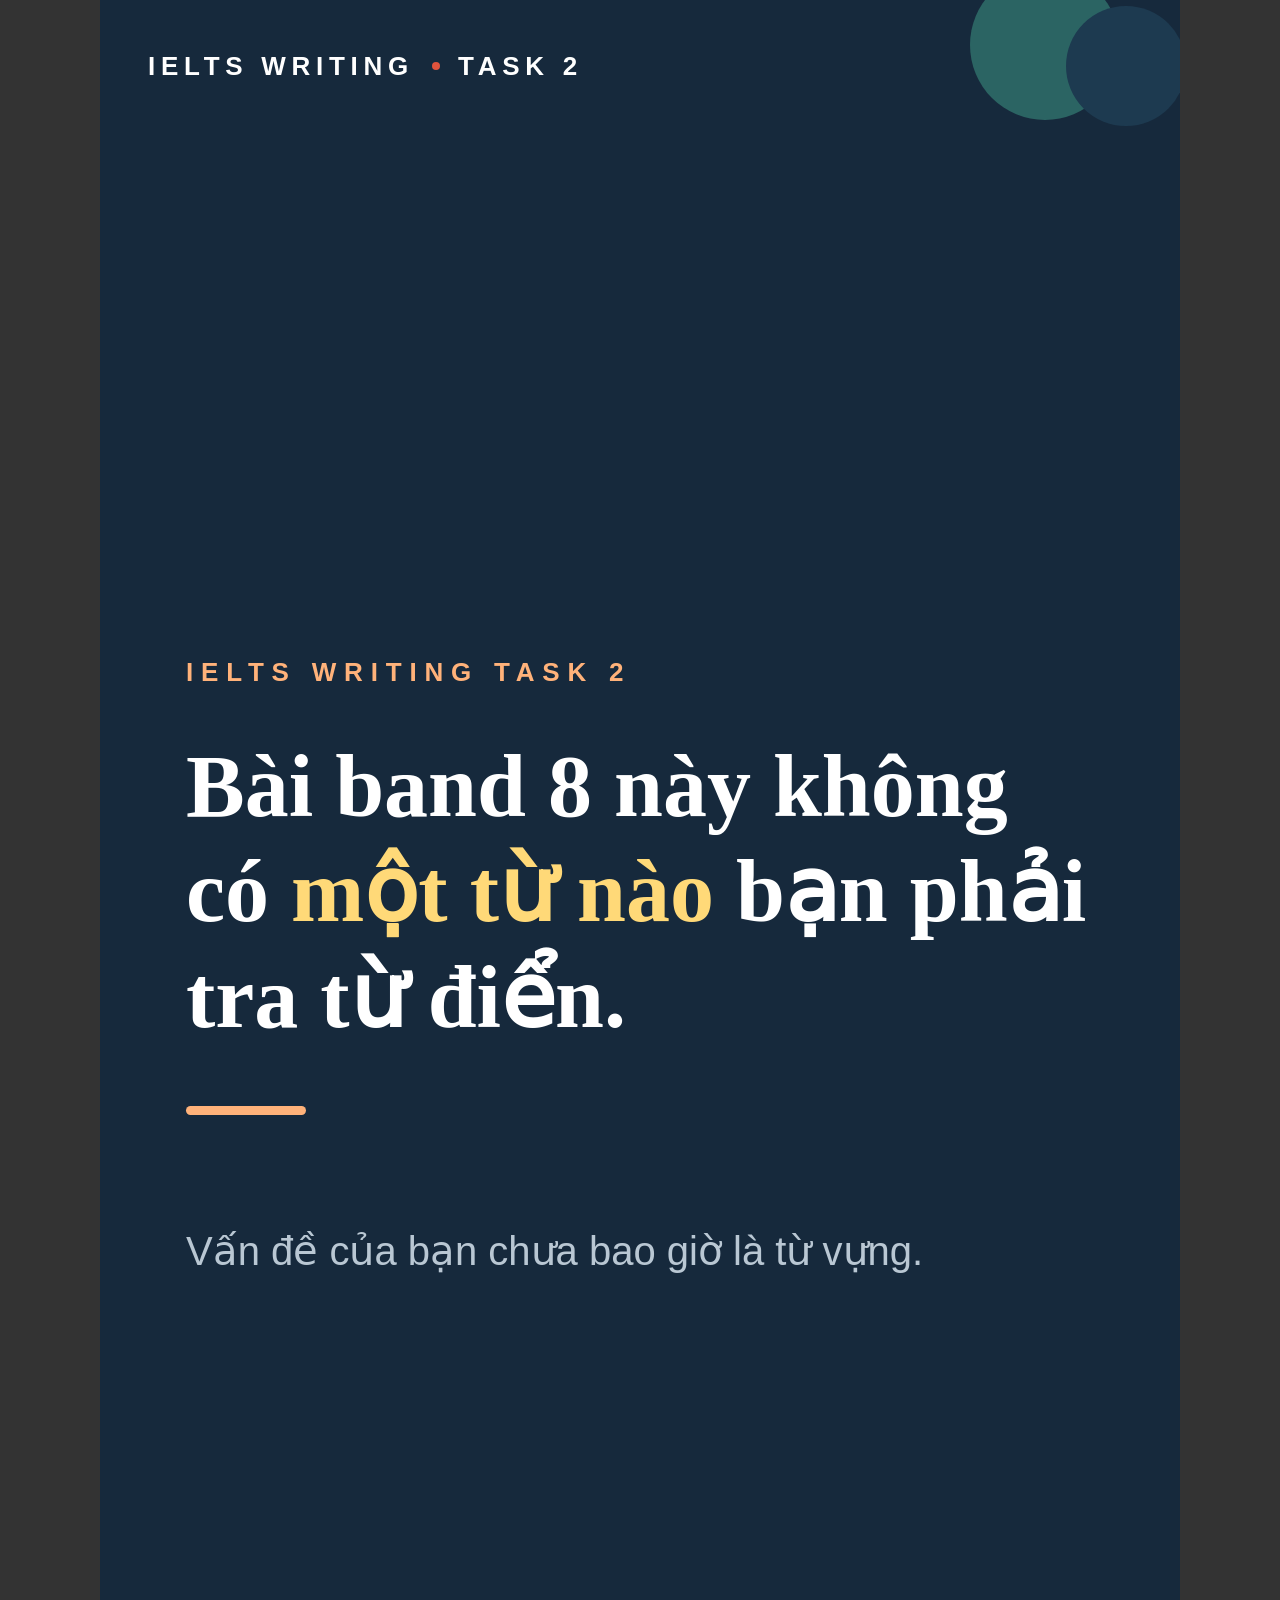
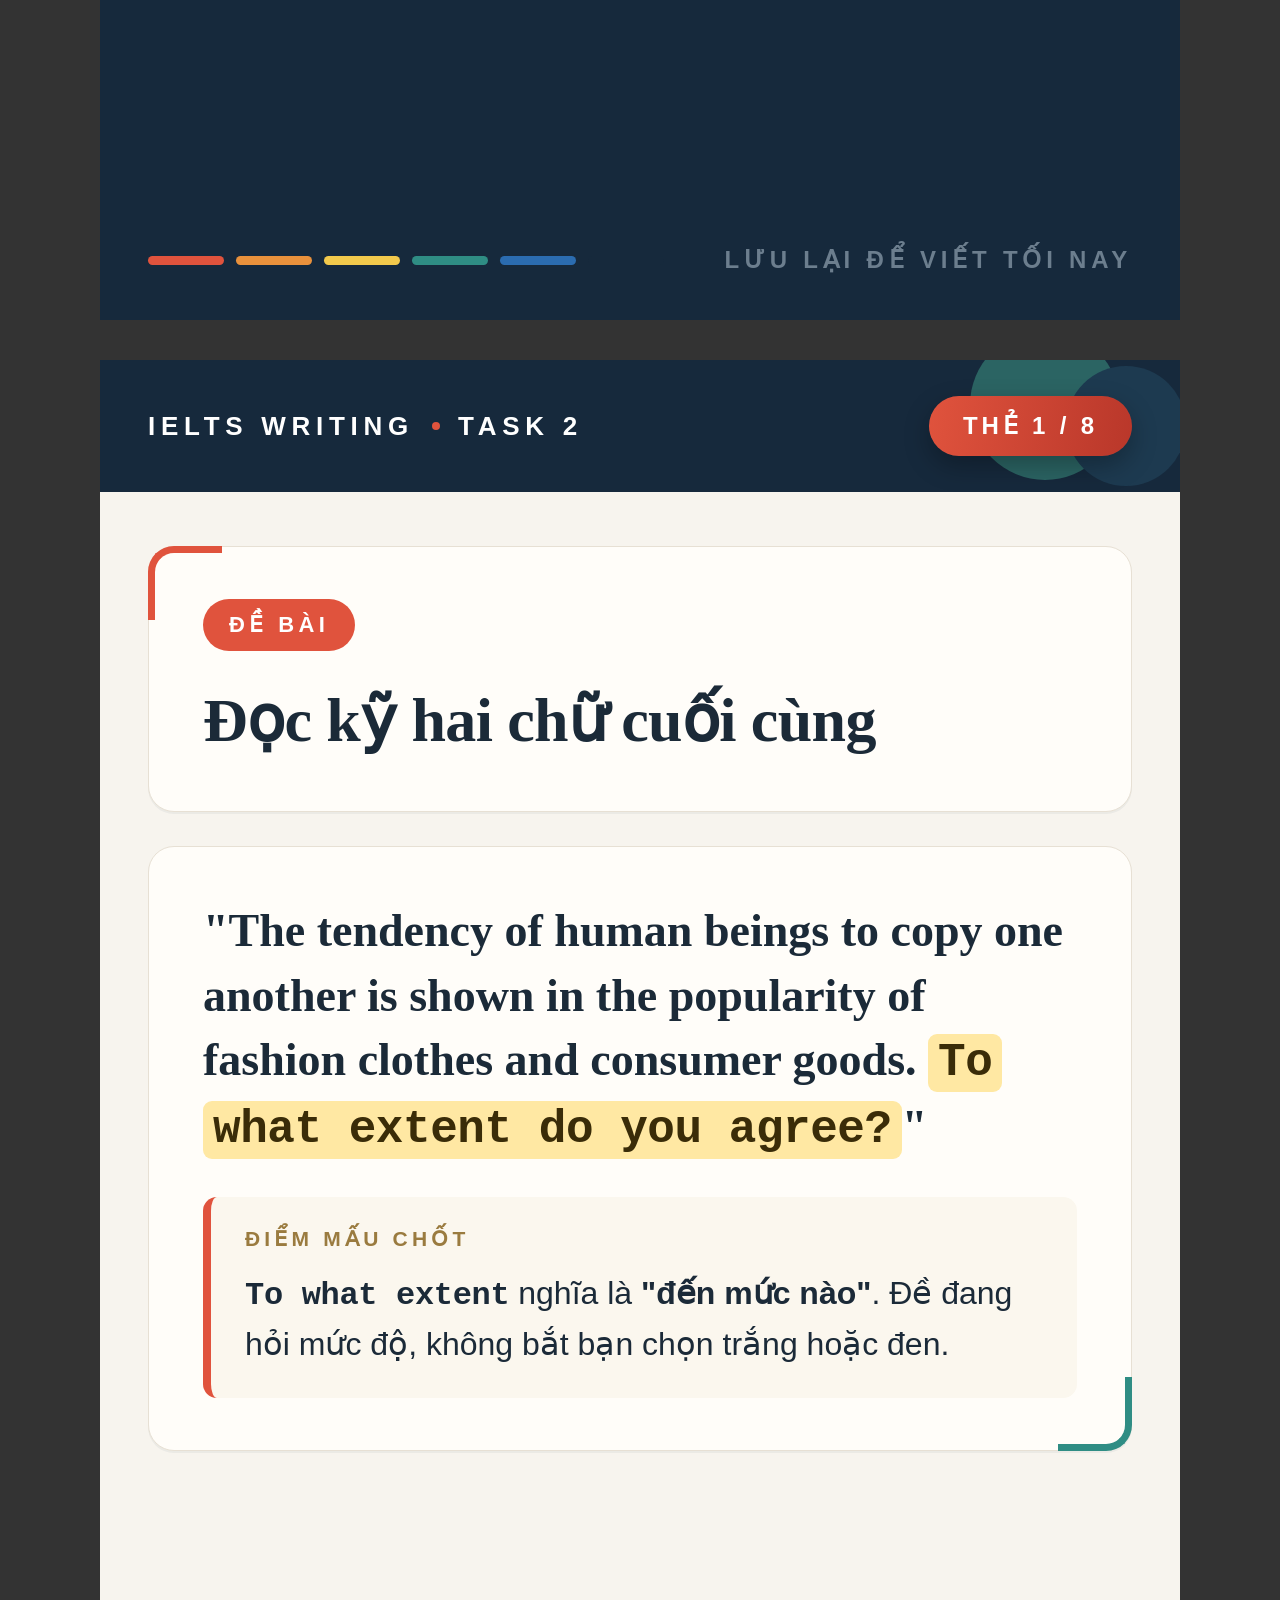
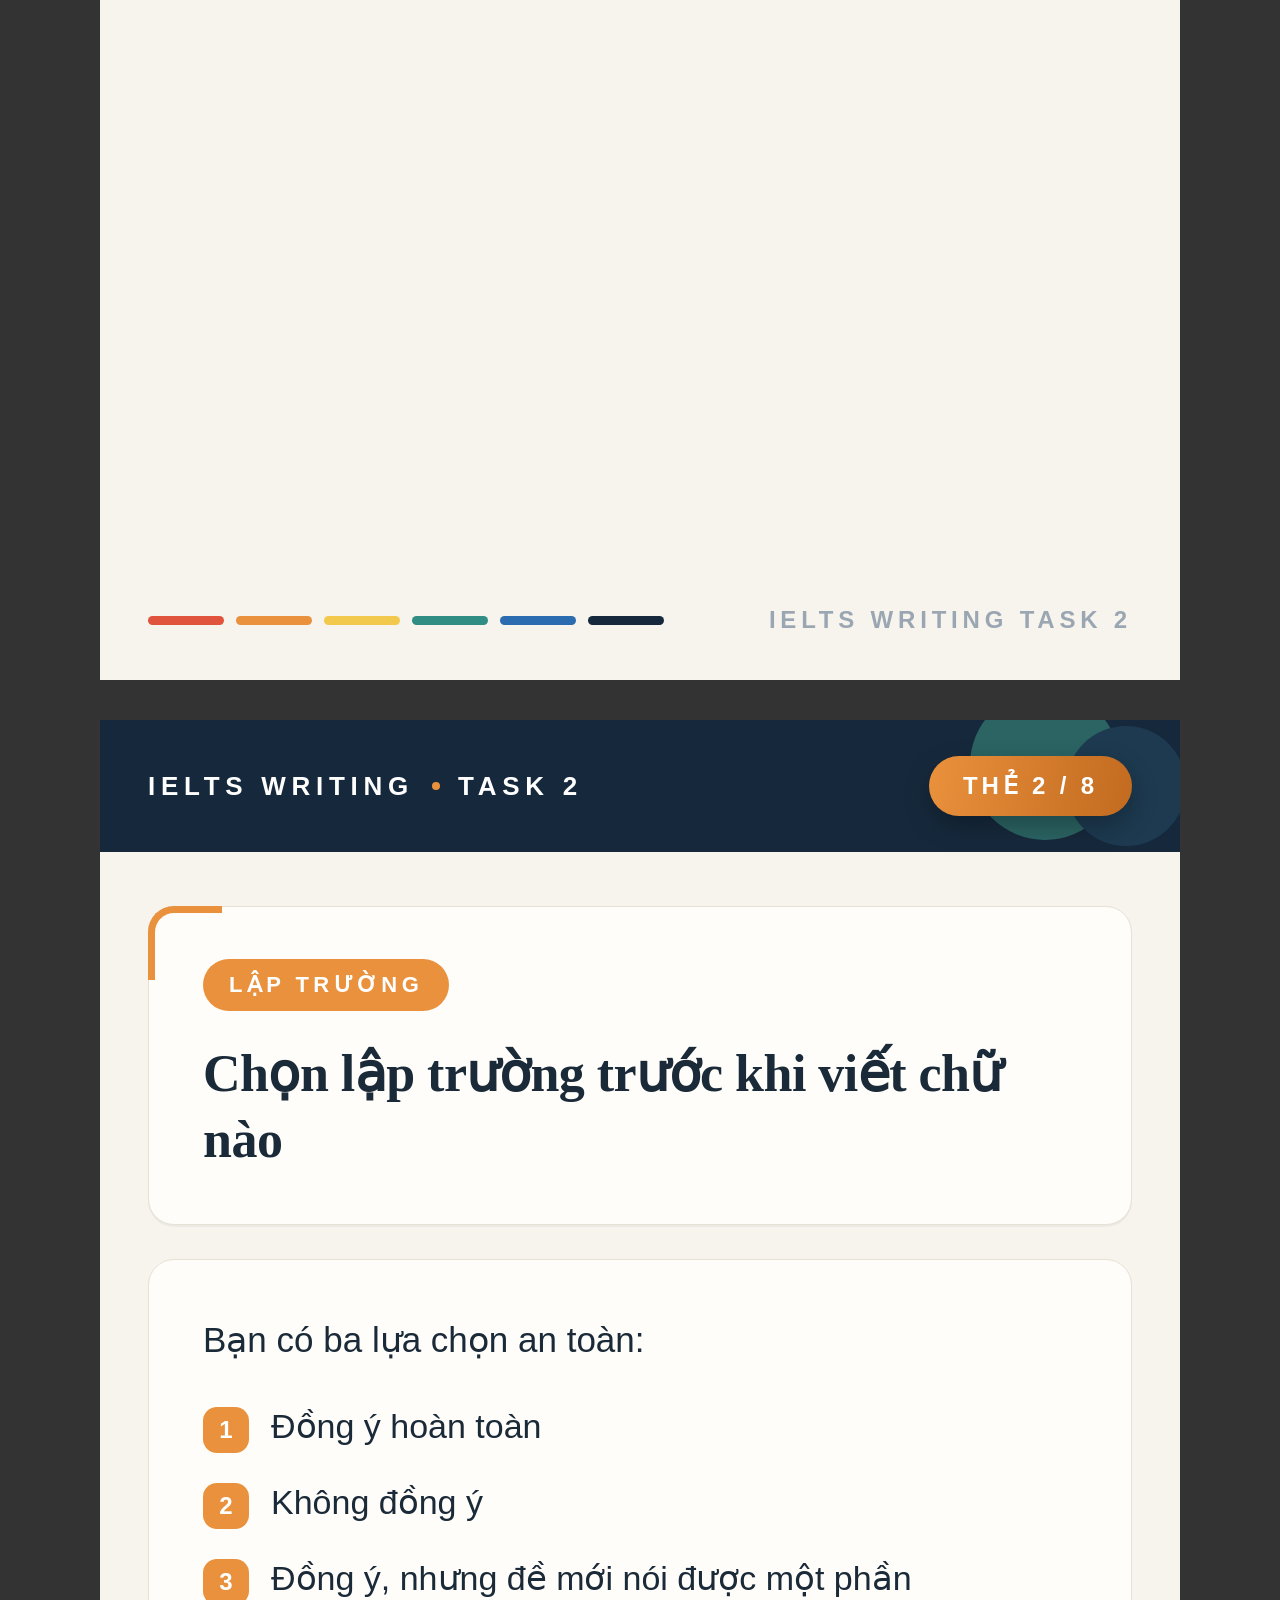
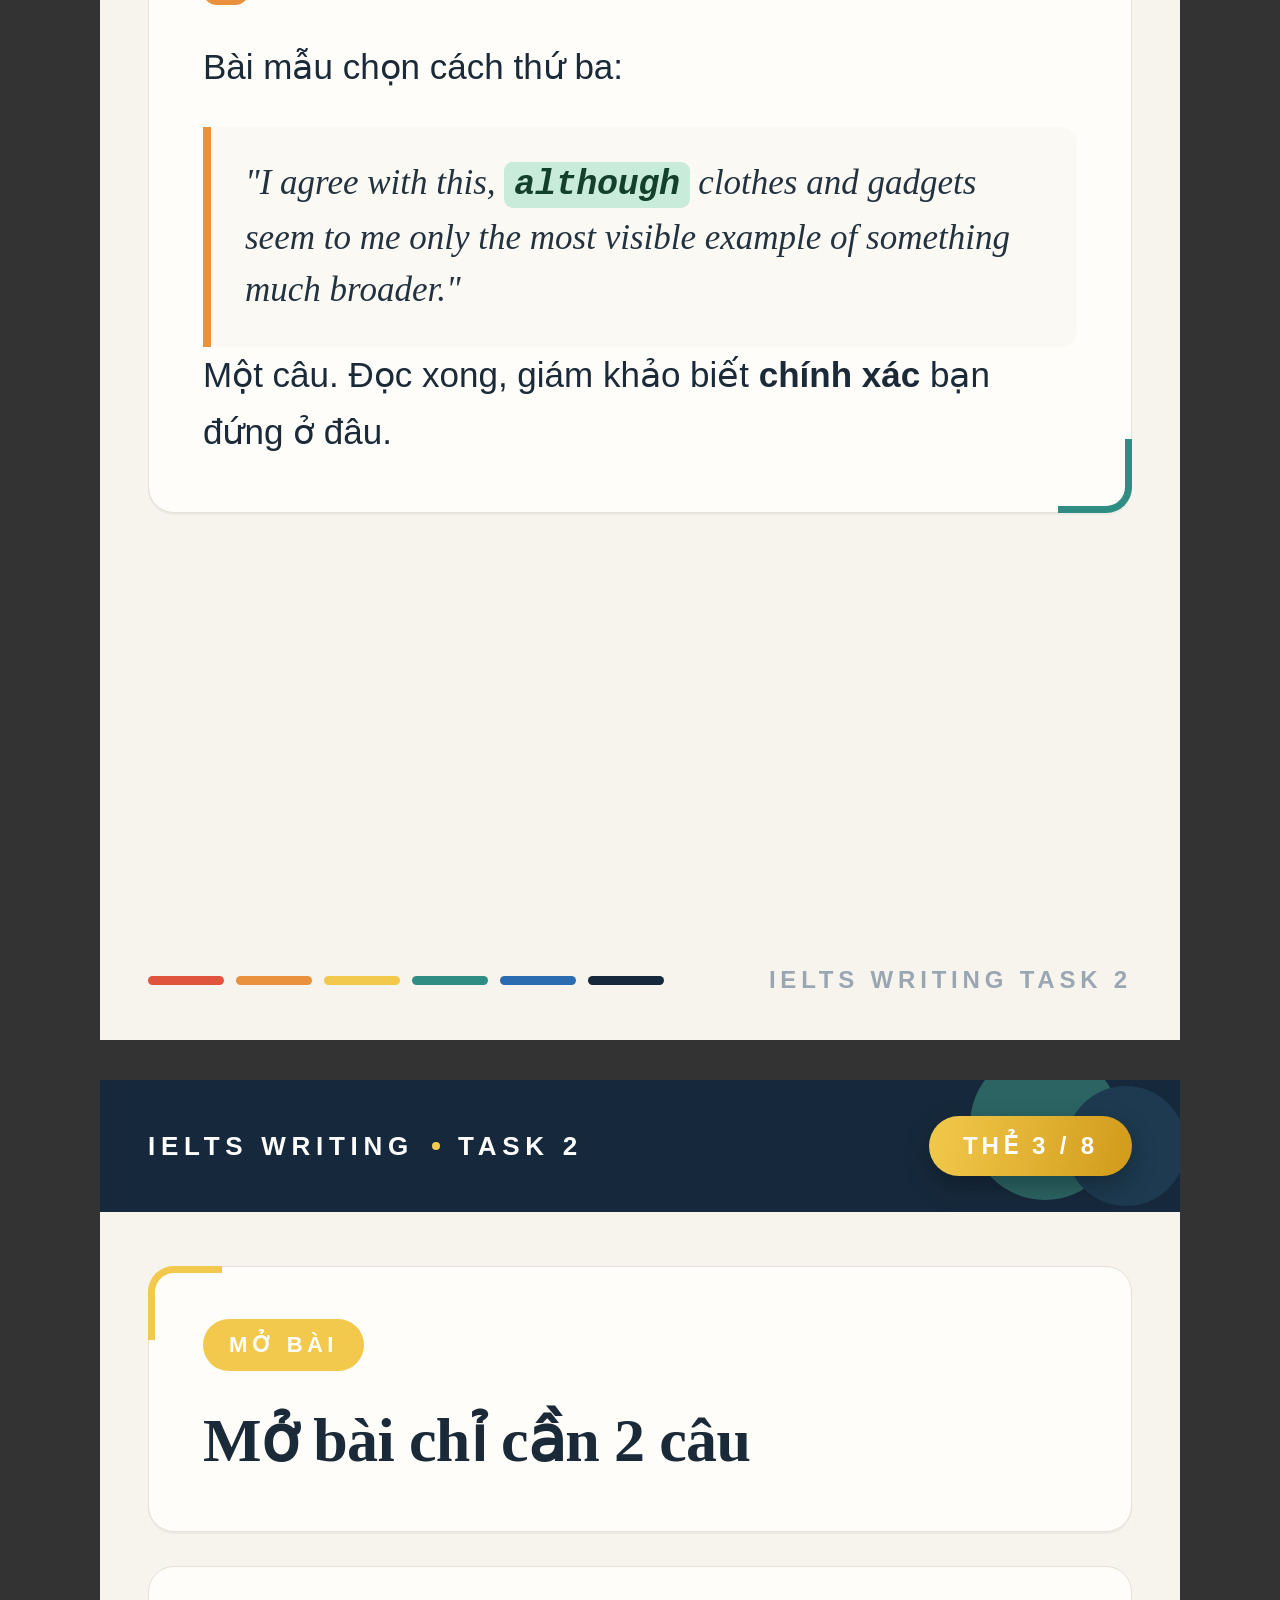
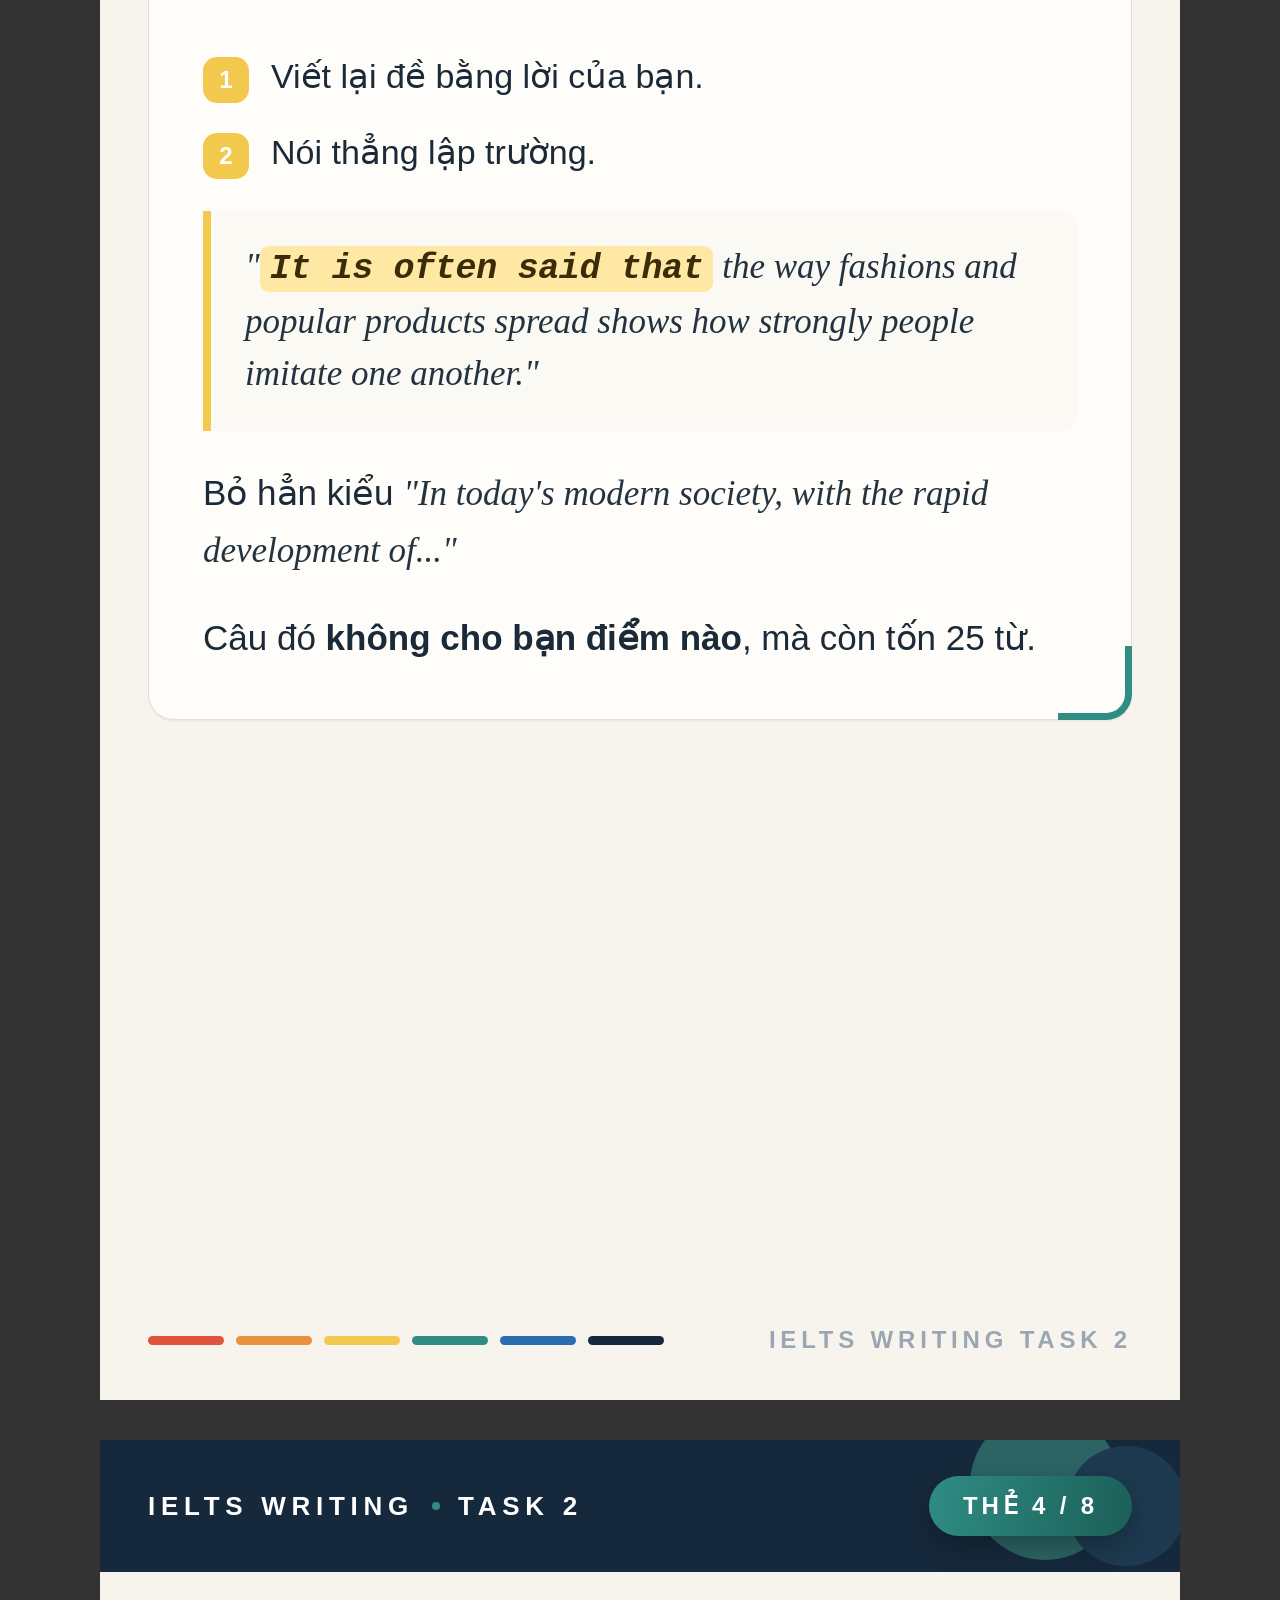
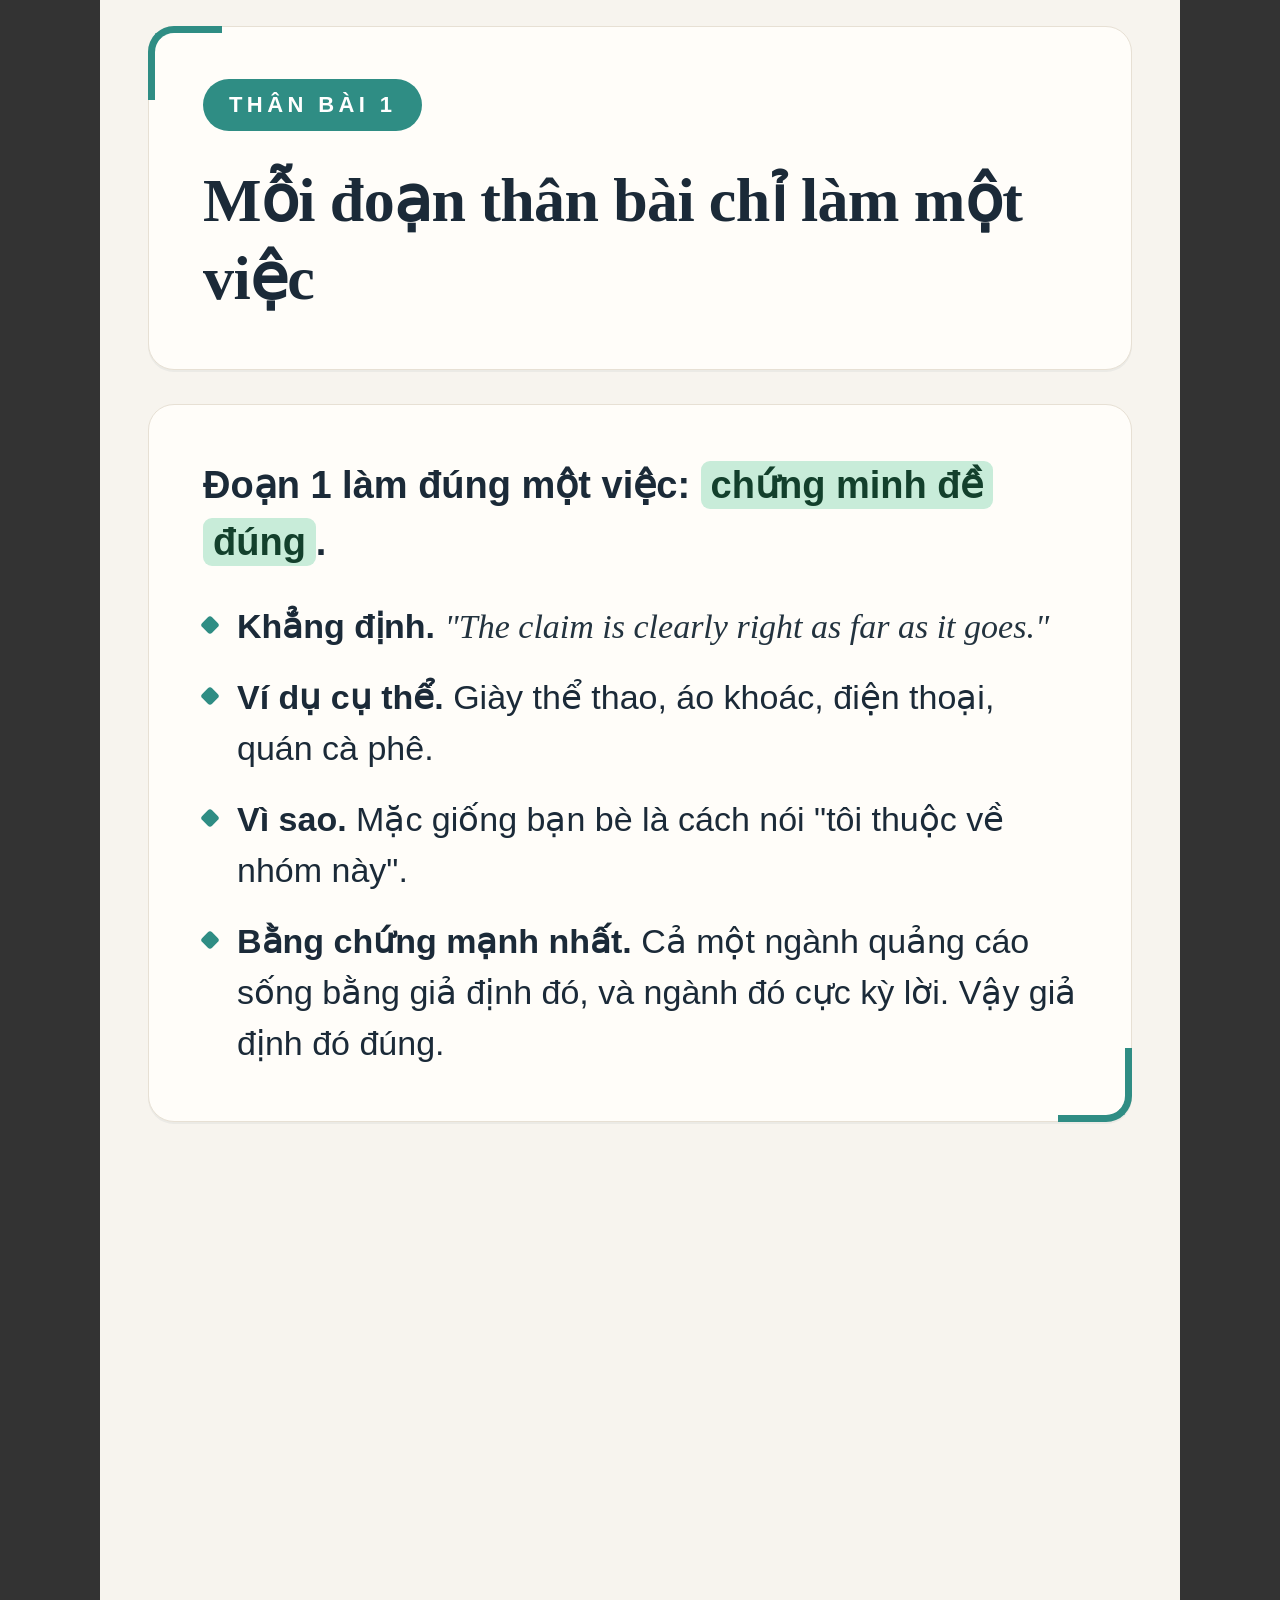
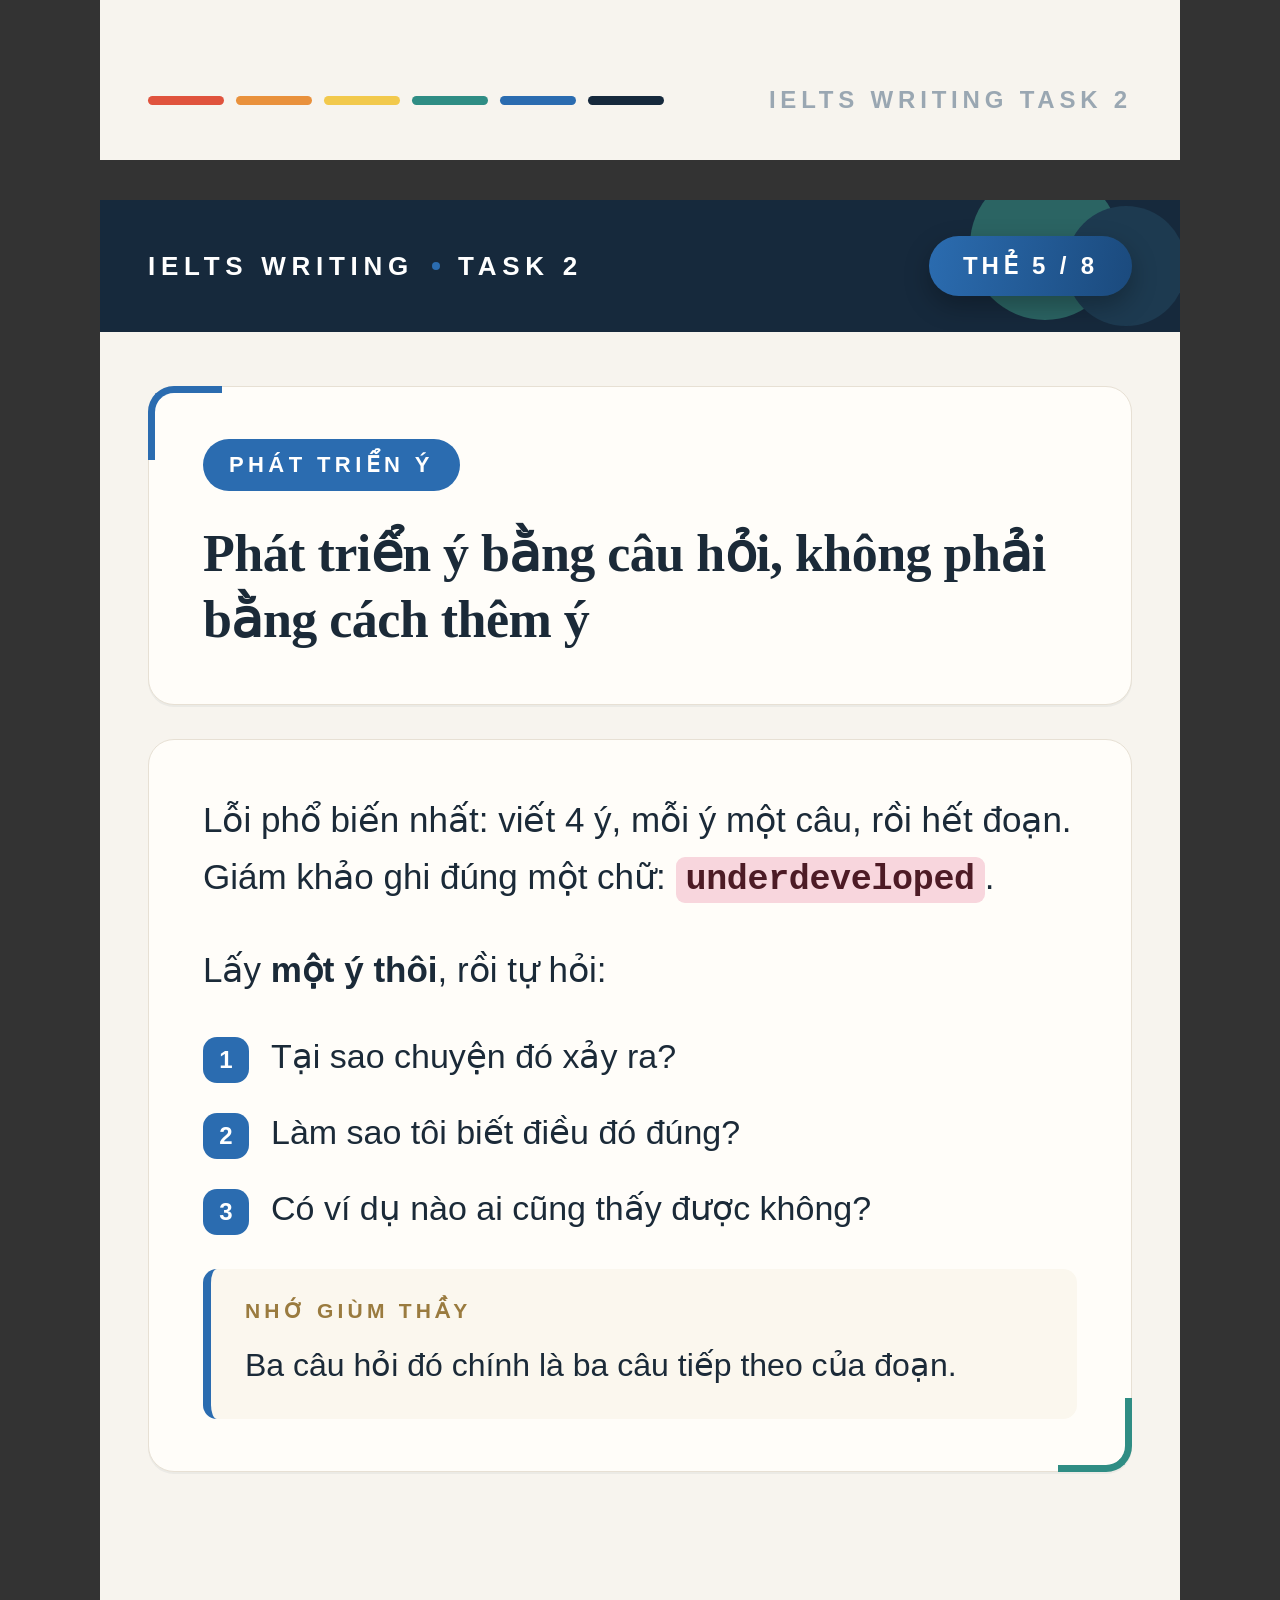
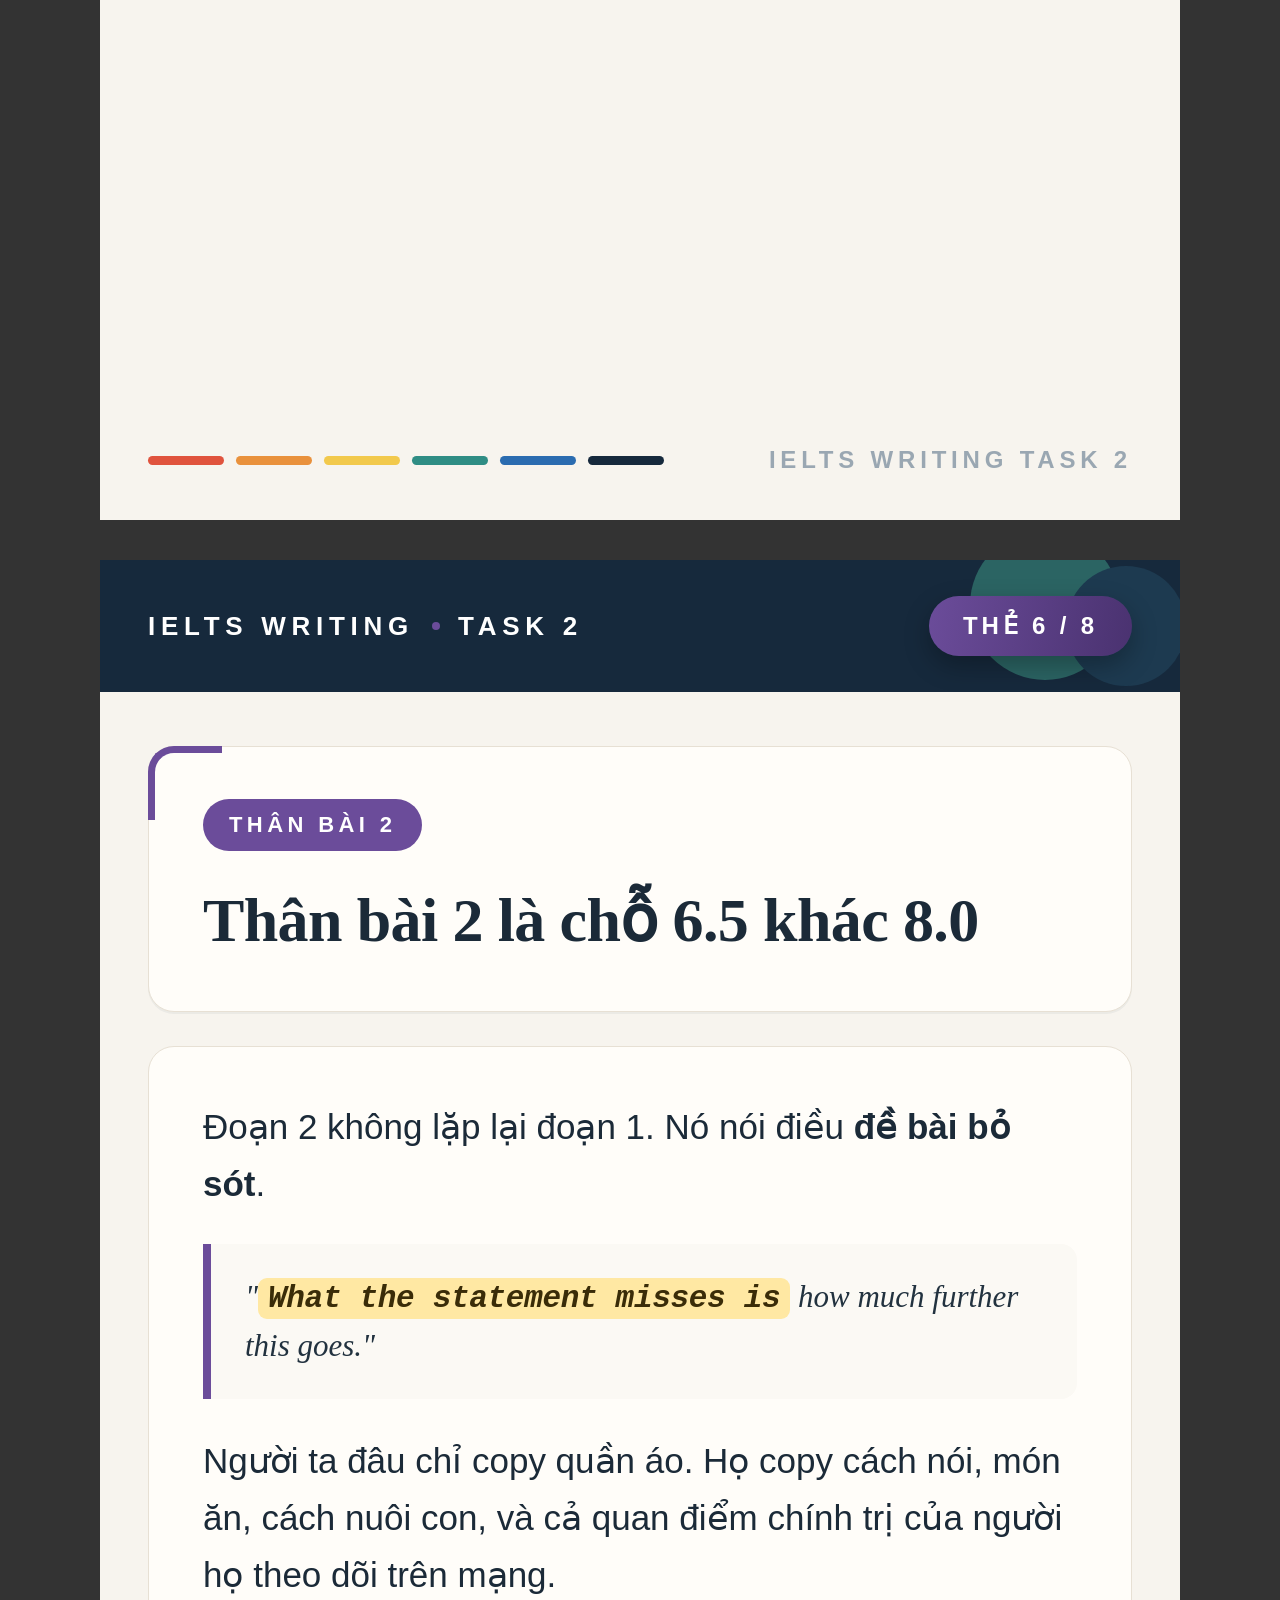
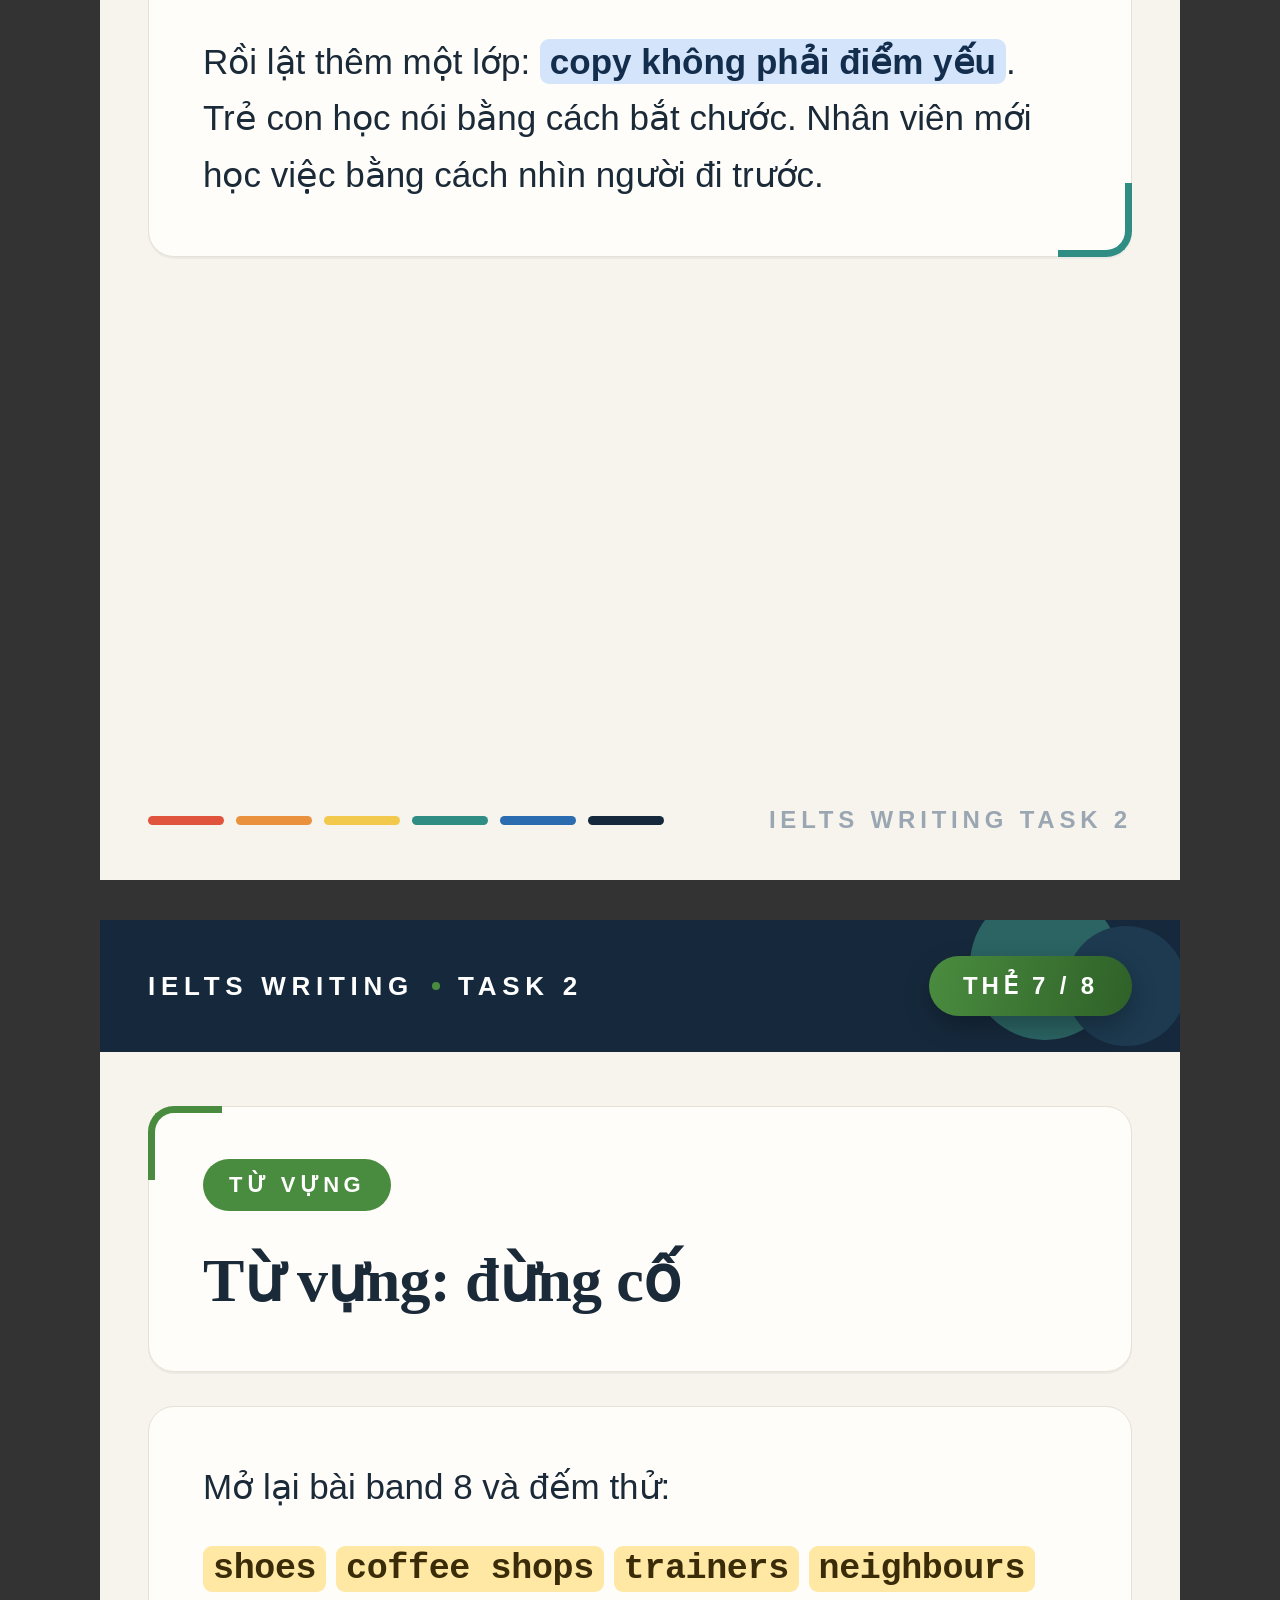
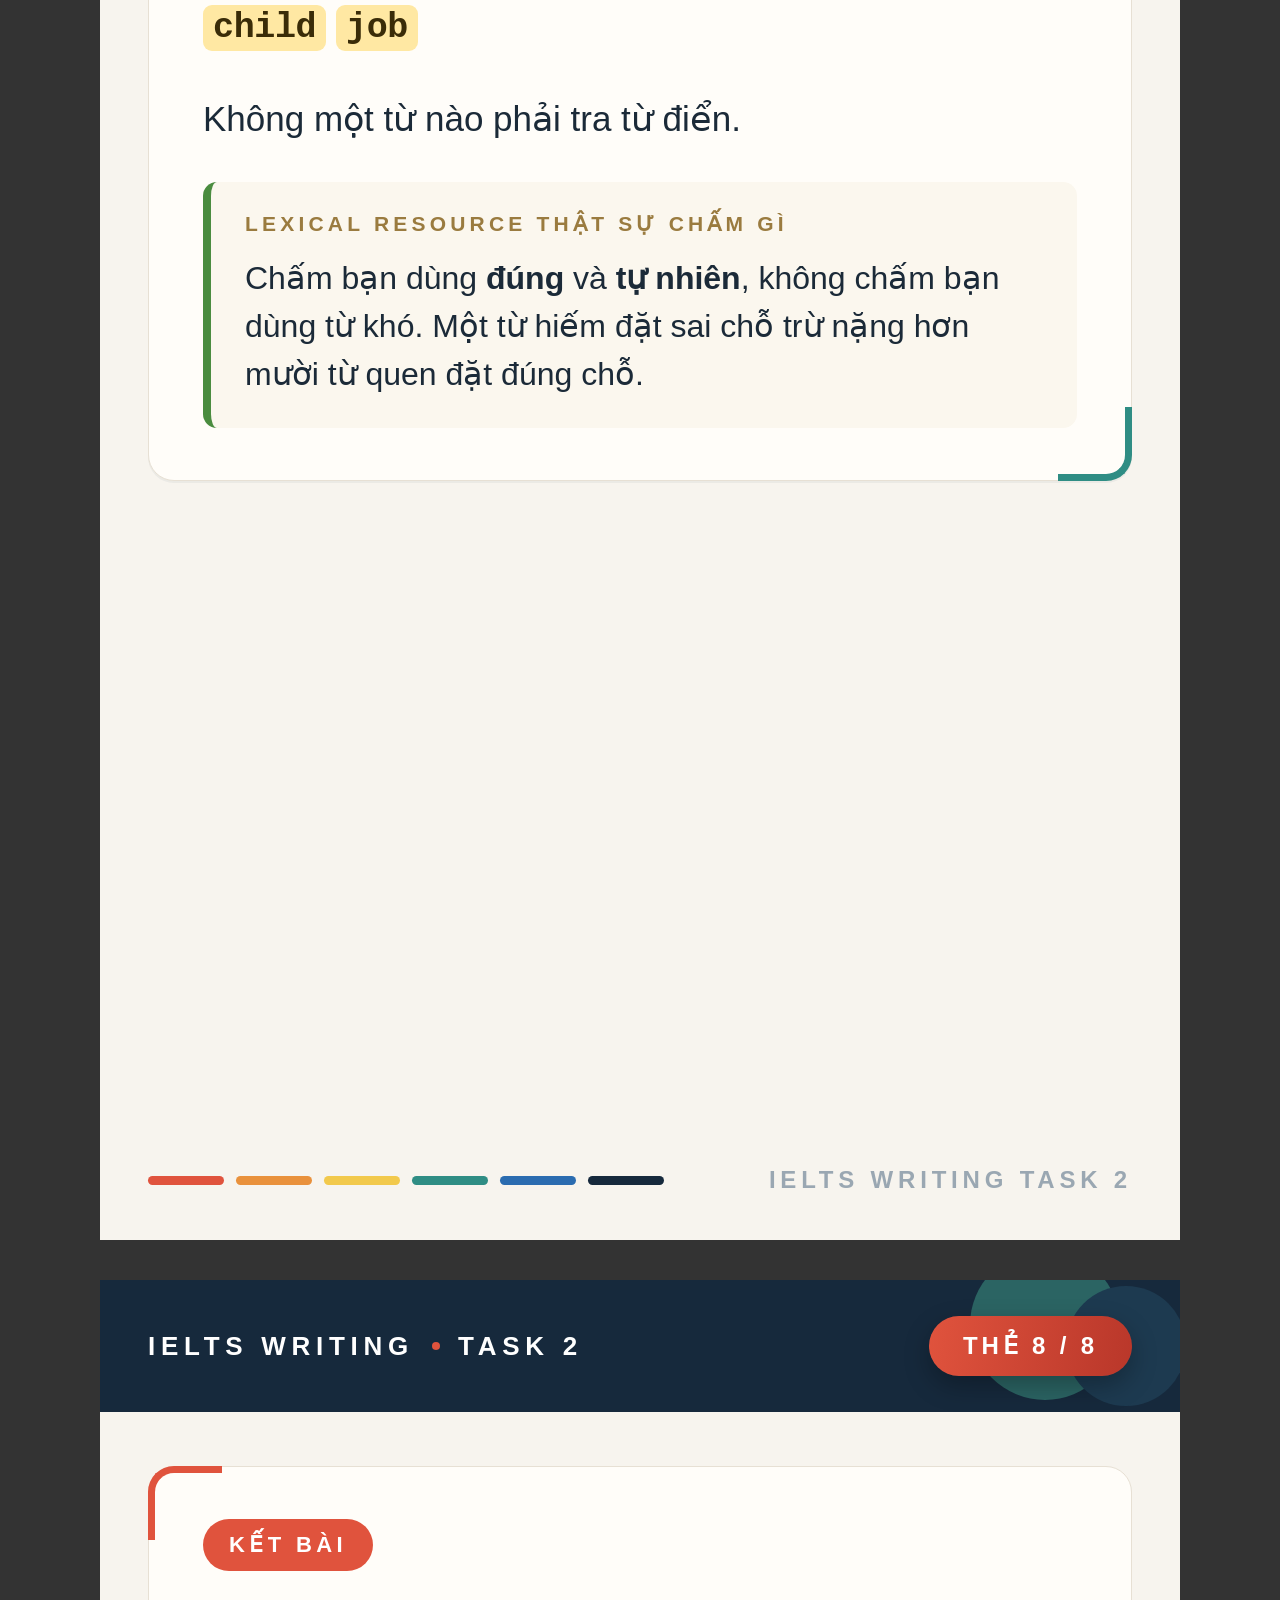
==== tiktok/task2-cards.html @ 3129878b "Thêm bộ ảnh thẻ TikTok cho bài Writing Task 2 Dựng template HTML 1080x1920 theo phong cách thẻ Speak" ====
<!doctype html>
<html lang="vi">
<head>
<meta charset="utf-8">
<title>Thẻ TikTok: IELTS Writing Task 2</title>
<style>
  :root{
    --navy:#162а3c;
    --navy:#16293c;
    --navy-2:#0f1d2b;
    --cream:#f7f4ee;
    --paper:#fffdf9;
    --ink:#1b2a38;
    --muted:#5f6f7e;
    --line:#e7e0d4;
  }
  *{box-sizing:border-box;margin:0;padding:0}
  body{background:#333;font-family:'Be Vietnam Pro',sans-serif;-webkit-font-smoothing:antialiased}

  .card{
    position:relative;width:1080px;height:1920px;background:var(--cream);
    overflow:hidden;margin:0 auto 40px;display:flex;flex-direction:column;
  }

  /* ---------- header ---------- */
  .top{
    position:relative;height:132px;background:var(--navy);flex:0 0 auto;
    display:flex;align-items:center;padding:0 48px;overflow:hidden;
  }
  .top__brand{
    color:#fff;font-size:26px;font-weight:700;letter-spacing:.22em;text-transform:uppercase;
    display:flex;align-items:center;gap:18px;z-index:2;
  }
  .top__brand i{display:block;width:8px;height:8px;border-radius:50%;background:var(--ac);font-style:normal}
  .top__circles{position:absolute;right:210px;top:-40px;z-index:1}
  .top__circles span{position:absolute;border-radius:50%;display:block}
  .c1{width:150px;height:150px;background:#2f6f6a;opacity:.85;left:0;top:10px}
  .c2{width:120px;height:120px;background:#1d3a50;left:96px;top:46px}
  .top__badge{
    position:absolute;right:48px;top:50%;transform:translateY(-50%);z-index:3;
    padding:16px 34px;border-radius:999px;color:#fff;font-size:24px;font-weight:700;
    letter-spacing:.16em;text-transform:uppercase;
    background:linear-gradient(100deg,var(--ac),var(--ac2));
    box-shadow:0 10px 26px rgba(0,0,0,.28);
  }

  /* ---------- body ---------- */
  .wrap{flex:1 1 auto;padding:54px 48px 0;display:flex;flex-direction:column;gap:34px;min-height:0}

  .panel{
    position:relative;background:var(--paper);border-radius:26px;padding:52px 54px;
    box-shadow:0 2px 0 rgba(27,42,56,.05);border:1px solid var(--line);
  }
  .panel--grow{flex:0 0 auto}

  .corner{position:absolute;width:74px;height:74px;pointer-events:none}
  .corner--tl{left:-1px;top:-1px;border-top:7px solid var(--ac);border-left:7px solid var(--ac);border-radius:26px 0 0 0}
  .corner--br{right:-1px;bottom:-1px;border-bottom:7px solid #2f8d84;border-right:7px solid #2f8d84;border-radius:0 0 26px 0}

  .chip{
    display:inline-flex;align-items:center;gap:12px;background:var(--navy);color:#fff;
    padding:13px 26px;border-radius:999px;font-size:22px;font-weight:700;
    letter-spacing:.2em;text-transform:uppercase;margin-bottom:30px;
  }
  .chip em{font-style:normal;font-size:20px}
  .chip--ac{background:var(--ac)}

  h1{font-family:'Lora',serif;font-size:62px;line-height:1.26;color:var(--ink);font-weight:700;letter-spacing:-.01em}
  h1.sm{font-size:52px}
  .q{font-family:'Lora',serif;font-size:46px;line-height:1.4;color:var(--ink);font-weight:600}

  .note{
    margin-top:34px;background:#fbf7ee;border-left:8px solid var(--ac);border-radius:14px;
    padding:30px 34px;
  }
  .note__t{font-size:21px;font-weight:800;letter-spacing:.2em;text-transform:uppercase;color:#9a7b3f;margin-bottom:18px}
  .note p{font-size:32px;line-height:1.5;color:var(--ink);font-weight:500}

  p.body{font-size:35px;line-height:1.62;color:var(--ink);font-weight:400}
  p.body + p.body{margin-top:30px}
  p.lead{font-size:38px;font-weight:600;line-height:1.5}
  .muted{color:var(--muted)}

  ul.steps{list-style:none;margin-top:32px;display:flex;flex-direction:column;gap:24px}
  ul.steps li{display:flex;gap:22px;font-size:34px;line-height:1.5;color:var(--ink)}
  ul.steps li b{
    flex:0 0 auto;width:46px;height:46px;border-radius:14px;background:var(--ac);color:#fff;
    display:flex;align-items:center;justify-content:center;font-size:24px;font-weight:800;margin-top:6px;
  }
  ul.dots{list-style:none;margin-top:30px;display:flex;flex-direction:column;gap:20px}
  ul.dots li{display:flex;gap:20px;font-size:34px;line-height:1.5;color:var(--ink)}
  ul.dots li:before{content:"";flex:0 0 auto;width:14px;height:14px;margin-top:17px;background:var(--ac);transform:rotate(45deg);border-radius:3px}

  .enq{font-family:'Lora',serif;font-style:italic;color:#23333f}
  .card--hook .bars span:last-child{background:#5d7083}
  mark{background:#ffe8a3;color:#3a2c08;padding:3px 10px;border-radius:9px;font-weight:600;-webkit-box-decoration-break:clone;box-decoration-break:clone}
  mark.g{background:#c8ecd9;color:#13402c}
  mark.p{background:#f8d6dd;color:#4d1b25}
  mark.b{background:#d4e4fb;color:#132d4d}
  .en{font-family:'IBM Plex Mono',monospace;font-weight:600;letter-spacing:-.01em}

  blockquote{
    margin-top:32px;border-left:8px solid var(--ac);background:#fbf9f4;border-radius:0 16px 16px 0;
    padding:30px 34px;font-family:'Lora',serif;font-size:35px;line-height:1.5;color:#22323f;font-style:italic;
  }
  blockquote.sm{font-size:31px}

  /* dark vocabulary panel */
  .dark{
    background:var(--navy-2);border-radius:26px;padding:48px 52px;color:#fff;position:relative;overflow:hidden;
  }
  .dark:after{content:"";position:absolute;right:-70px;top:-70px;width:260px;height:260px;border-radius:50%;background:rgba(255,255,255,.04)}
  .dark__t{font-size:25px;font-weight:800;letter-spacing:.2em;text-transform:uppercase;margin-bottom:30px;color:#ffd978}
  .vrow{display:flex;flex-direction:column;gap:22px}
  .vrow div{display:flex;flex-direction:column;gap:7px}
  .vrow .k{font-family:'IBM Plex Mono',monospace;font-size:29px;font-weight:600;color:#ffb27a}
  .vrow .k i{font-style:normal;color:#8fa4b5;font-size:22px;font-family:'Be Vietnam Pro',sans-serif;margin-left:12px}
  .vrow .v{font-size:28px;color:#cdd9e3;line-height:1.4}

  /* footer bar */
  .foot{flex:0 0 auto;padding:40px 48px 46px;display:flex;align-items:center;justify-content:space-between}
  .bars{display:flex;gap:12px}
  .bars span{display:block;width:76px;height:9px;border-radius:999px}
  .sig{font-size:24px;font-weight:700;letter-spacing:.2em;text-transform:uppercase;color:#9aa7b2}

  /* hook card */
  .card--hook{background:var(--navy)}
  .card--hook .wrap{justify-content:center;gap:0;padding:0 86px}
  .hook__kicker{font-size:26px;font-weight:800;letter-spacing:.3em;text-transform:uppercase;color:#ffb27a;margin-bottom:46px}
  .hook__big{font-family:'Lora',serif;font-size:88px;line-height:1.2;color:#fff;font-weight:700}
  .hook__big u{text-decoration:none;color:#ffd978}
  .hook__sub{margin-top:50px;font-size:40px;line-height:1.5;color:#b9c7d3;font-weight:500}
  .hook__rule{width:120px;height:9px;border-radius:999px;background:#ffb27a;margin:56px 0}
  .card--hook .foot .sig{color:#6c7e8e}
</style>
</head>
<body>
<div id="deck"></div>

<script>
const BARS = ['#e0533d','#e9913c','#f2c94c','#2f8d84','#2b6cb0','#16293c'];
const CARDS = [
/* 1 */ {hook:1, ac:'#e0533d', ac2:'#b9372a', kicker:'IELTS Writing Task 2',
  big:'Bài band 8 này không có <u>một từ nào</u> bạn phải tra từ điển.',
  sub:'Vấn đề của bạn chưa bao giờ là từ vựng.'},

/* 2 */ {ac:'#e0533d', ac2:'#b9372a', badge:'Thẻ 1 / 8', chip:'Đề bài',
  title:'Đọc kỹ hai chữ cuối cùng',
  html:`<div class="q">"The tendency of human beings to copy one another is shown in the popularity of fashion clothes and consumer goods. <mark class="en">To what extent do you agree?</mark>"</div>
  <div class="note"><div class="note__t">Điểm mấu chốt</div>
  <p><span class="en">To what extent</span> nghĩa là <b>"đến mức nào"</b>. Đề đang hỏi mức độ, không bắt bạn chọn trắng hoặc đen.</p></div>`},

/* 3 */ {ac:'#e9913c', ac2:'#c26a1f', badge:'Thẻ 2 / 8', chip:'Lập trường',
  title:'Chọn lập trường trước khi viết chữ nào',
  html:`<p class="body">Bạn có ba lựa chọn an toàn:</p>
  <ul class="steps">
    <li><b>1</b><span>Đồng ý hoàn toàn</span></li>
    <li><b>2</b><span>Không đồng ý</span></li>
    <li><b>3</b><span>Đồng ý, nhưng đề mới nói được một phần</span></li>
  </ul>
  <p class="body" style="margin-top:34px">Bài mẫu chọn cách thứ ba:</p>
  <blockquote>"I agree with this, <mark class="g en">although</mark> clothes and gadgets seem to me only the most visible example of something much broader."</blockquote>
  <p class="body">Một câu. Đọc xong, giám khảo biết <b>chính xác</b> bạn đứng ở đâu.</p>`},

/* 4 */ {ac:'#f2c94c', ac2:'#d19b1b', badge:'Thẻ 3 / 8', chip:'Mở bài',
  title:'Mở bài chỉ cần 2 câu',
  html:`<ul class="steps">
    <li><b>1</b><span>Viết lại đề bằng lời của bạn.</span></li>
    <li><b>2</b><span>Nói thẳng lập trường.</span></li>
  </ul>
  <blockquote>"<mark class="en">It is often said that</mark> the way fashions and popular products spread shows how strongly people imitate one another."</blockquote>
  <p class="body" style="margin-top:34px">Bỏ hẳn kiểu <span class="enq muted">"In today's modern society, with the rapid development of..."</span></p>
  <p class="body">Câu đó <b>không cho bạn điểm nào</b>, mà còn tốn 25 từ.</p>`},

/* 5 */ {ac:'#2f8d84', ac2:'#1b5f58', badge:'Thẻ 4 / 8', chip:'Thân bài 1',
  title:'Mỗi đoạn thân bài chỉ làm một việc',
  html:`<p class="body lead">Đoạn 1 làm đúng một việc: <mark class="g">chứng minh đề đúng</mark>.</p>
  <ul class="dots">
    <li><span><b>Khẳng định.</b> <span class="enq">"The claim is clearly right as far as it goes."</span></span></li>
    <li><span><b>Ví dụ cụ thể.</b> Giày thể thao, áo khoác, điện thoại, quán cà phê.</span></li>
    <li><span><b>Vì sao.</b> Mặc giống bạn bè là cách nói "tôi thuộc về nhóm này".</span></li>
    <li><span><b>Bằng chứng mạnh nhất.</b> Cả một ngành quảng cáo sống bằng giả định đó, và ngành đó cực kỳ lời. Vậy giả định đó đúng.</span></li>
  </ul>`},

/* 6 */ {ac:'#2b6cb0', ac2:'#1b4a7d', badge:'Thẻ 5 / 8', chip:'Phát triển ý',
  title:'Phát triển ý bằng câu hỏi, không phải bằng cách thêm ý',
  html:`<p class="body">Lỗi phổ biến nhất: viết 4 ý, mỗi ý một câu, rồi hết đoạn. Giám khảo ghi đúng một chữ: <mark class="p en">underdeveloped</mark>.</p>
  <p class="body" style="margin-top:34px">Lấy <b>một ý thôi</b>, rồi tự hỏi:</p>
  <ul class="steps">
    <li><b>1</b><span>Tại sao chuyện đó xảy ra?</span></li>
    <li><b>2</b><span>Làm sao tôi biết điều đó đúng?</span></li>
    <li><b>3</b><span>Có ví dụ nào ai cũng thấy được không?</span></li>
  </ul>
  <div class="note"><div class="note__t">Nhớ giùm thầy</div><p>Ba câu hỏi đó chính là ba câu tiếp theo của đoạn.</p></div>`},

/* 7 */ {ac:'#6b4c9a', ac2:'#4a3270', badge:'Thẻ 6 / 8', chip:'Thân bài 2',
  title:'Thân bài 2 là chỗ 6.5 khác 8.0',
  html:`<p class="body">Đoạn 2 không lặp lại đoạn 1. Nó nói điều <b>đề bài bỏ sót</b>.</p>
  <blockquote class="sm">"<mark class="en">What the statement misses is</mark> how much further this goes."</blockquote>
  <p class="body" style="margin-top:34px">Người ta đâu chỉ copy quần áo. Họ copy cách nói, món ăn, cách nuôi con, và cả quan điểm chính trị của người họ theo dõi trên mạng.</p>
  <p class="body">Rồi lật thêm một lớp: <mark class="b">copy không phải điểm yếu</mark>. Trẻ con học nói bằng cách bắt chước. Nhân viên mới học việc bằng cách nhìn người đi trước.</p>`},

/* 8 */ {ac:'#4a8c3f', ac2:'#2f6128', badge:'Thẻ 7 / 8', chip:'Từ vựng',
  title:'Từ vựng: đừng cố',
  html:`<p class="body">Mở lại bài band 8 và đếm thử:</p>
  <p class="body" style="margin-top:22px"><mark class="en">shoes</mark> <mark class="en">coffee shops</mark> <mark class="en">trainers</mark> <mark class="en">neighbours</mark> <mark class="en">child</mark> <mark class="en">job</mark></p>
  <p class="body" style="margin-top:34px">Không một từ nào phải tra từ điển.</p>
  <div class="note"><div class="note__t">Lexical Resource thật sự chấm gì</div>
  <p>Chấm bạn dùng <b>đúng</b> và <b>tự nhiên</b>, không chấm bạn dùng từ khó. Một từ hiếm đặt sai chỗ trừ nặng hơn mười từ quen đặt đúng chỗ.</p></div>`},

/* 9 */ {ac:'#e0533d', ac2:'#b9372a', badge:'Thẻ 8 / 8', chip:'Kết bài',
  title:'Kết bài: một đến hai câu là đủ',
  html:`<p class="body">Nhắc lại lập trường, giữ nguyên sắc thái, <b>không thêm ý mới</b>.</p>
  <blockquote class="sm">"In conclusion, I agree that fashion demonstrates our tendency to imitate, <mark class="g en">but</mark> I believe this tendency runs far deeper than shopping and is, <mark class="en">on the whole</mark>, something we depend on."</blockquote>
  <p class="body" style="margin-top:34px">Để ý chữ <span class="en">but</span>. Lập trường ở kết bài giống hệt lập trường ở mở bài. Đó gọi là <mark class="b">coherence</mark>.</p>`},

/* 10 */ {ac:'#2f8d84', ac2:'#1b5f58', badge:'Thẻ phụ', chip:'Mang đi dùng',
  title:'Sentence frames cho dạng Agree or Disagree',
  dark:[
    ['It is often said that...','Người ta thường cho rằng...'],
    ['The claim is right as far as it goes.','Nhận định này đúng, trong phạm vi của nó.'],
    ['The reason is not hard to see.','Lý do thì không khó thấy.'],
    ['The strongest evidence, though, is...','Nhưng bằng chứng mạnh nhất là...'],
    ['What the statement misses is...','Điều đề bài bỏ sót là...'],
    ['It is also worth saying that...','Cũng cần nói thêm rằng...'],
    ['on the whole','nhìn chung']
  ]}
];

const deck = document.getElementById('deck');
CARDS.forEach(c => {
  const el = document.createElement('section');
  el.className = 'card' + (c.hook ? ' card--hook' : '');
  el.style.setProperty('--ac', c.ac);
  el.style.setProperty('--ac2', c.ac2 || c.ac);

  const head = `
    <div class="top">
      <div class="top__circles"><span class="c1"></span><span class="c2"></span></div>
      <div class="top__brand"><span>IELTS Writing</span><i></i><span>Task 2</span></div>
      ${c.badge ? `<div class="top__badge">${c.badge}</div>` : ''}
    </div>`;

  const bars = `<div class="bars">${BARS.map(b=>`<span style="background:${b}"></span>`).join('')}</div>`;

  if (c.hook) {
    el.innerHTML = head + `
      <div class="wrap">
        <div class="hook__kicker">${c.kicker}</div>
        <div class="hook__big">${c.big}</div>
        <div class="hook__rule"></div>
        <div class="hook__sub">${c.sub}</div>
      </div>
      <div class="foot">${bars}<div class="sig">Lưu lại để viết tối nay</div></div>`;
  } else {
    const dark = c.dark ? `
      <div class="dark">
        <div class="dark__t">Useful sentence frames</div>
        <div class="vrow">${c.dark.map(([k,v])=>`<div><span class="k">${k}</span><span class="v">${v}</span></div>`).join('')}</div>
      </div>` : '';
    el.innerHTML = head + `
      <div class="wrap">
        <div class="panel">
          <div class="corner corner--tl"></div>
          <div class="chip chip--ac">${c.chip}</div>
          <h1${c.title.length > 34 ? ' class="sm"' : ''}>${c.title}</h1>
        </div>
        <div class="panel panel--grow">
          <div class="corner corner--br"></div>
          ${c.html || ''}
          ${dark}
        </div>
      </div>
      <div class="foot">${bars}<div class="sig">IELTS Writing Task 2</div></div>`;
  }
  deck.appendChild(el);
});
</script>
</body>
</html>
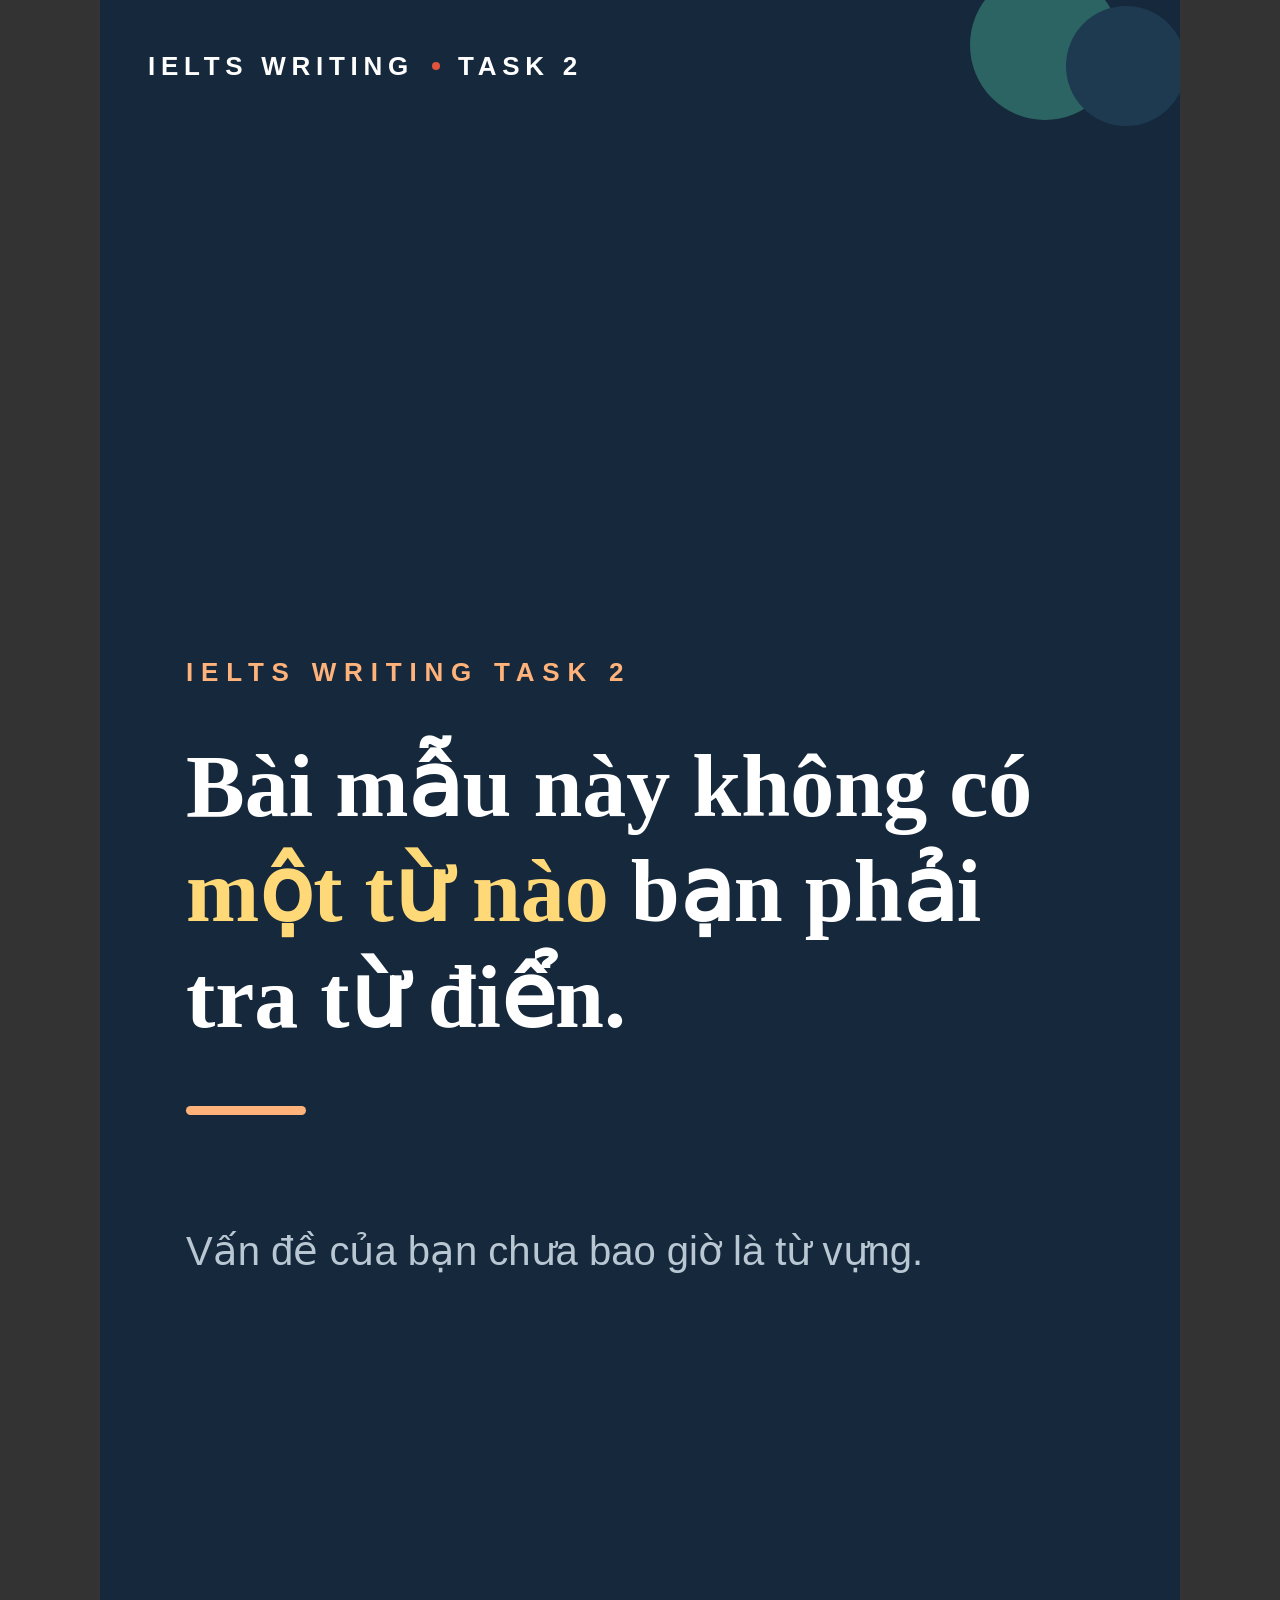
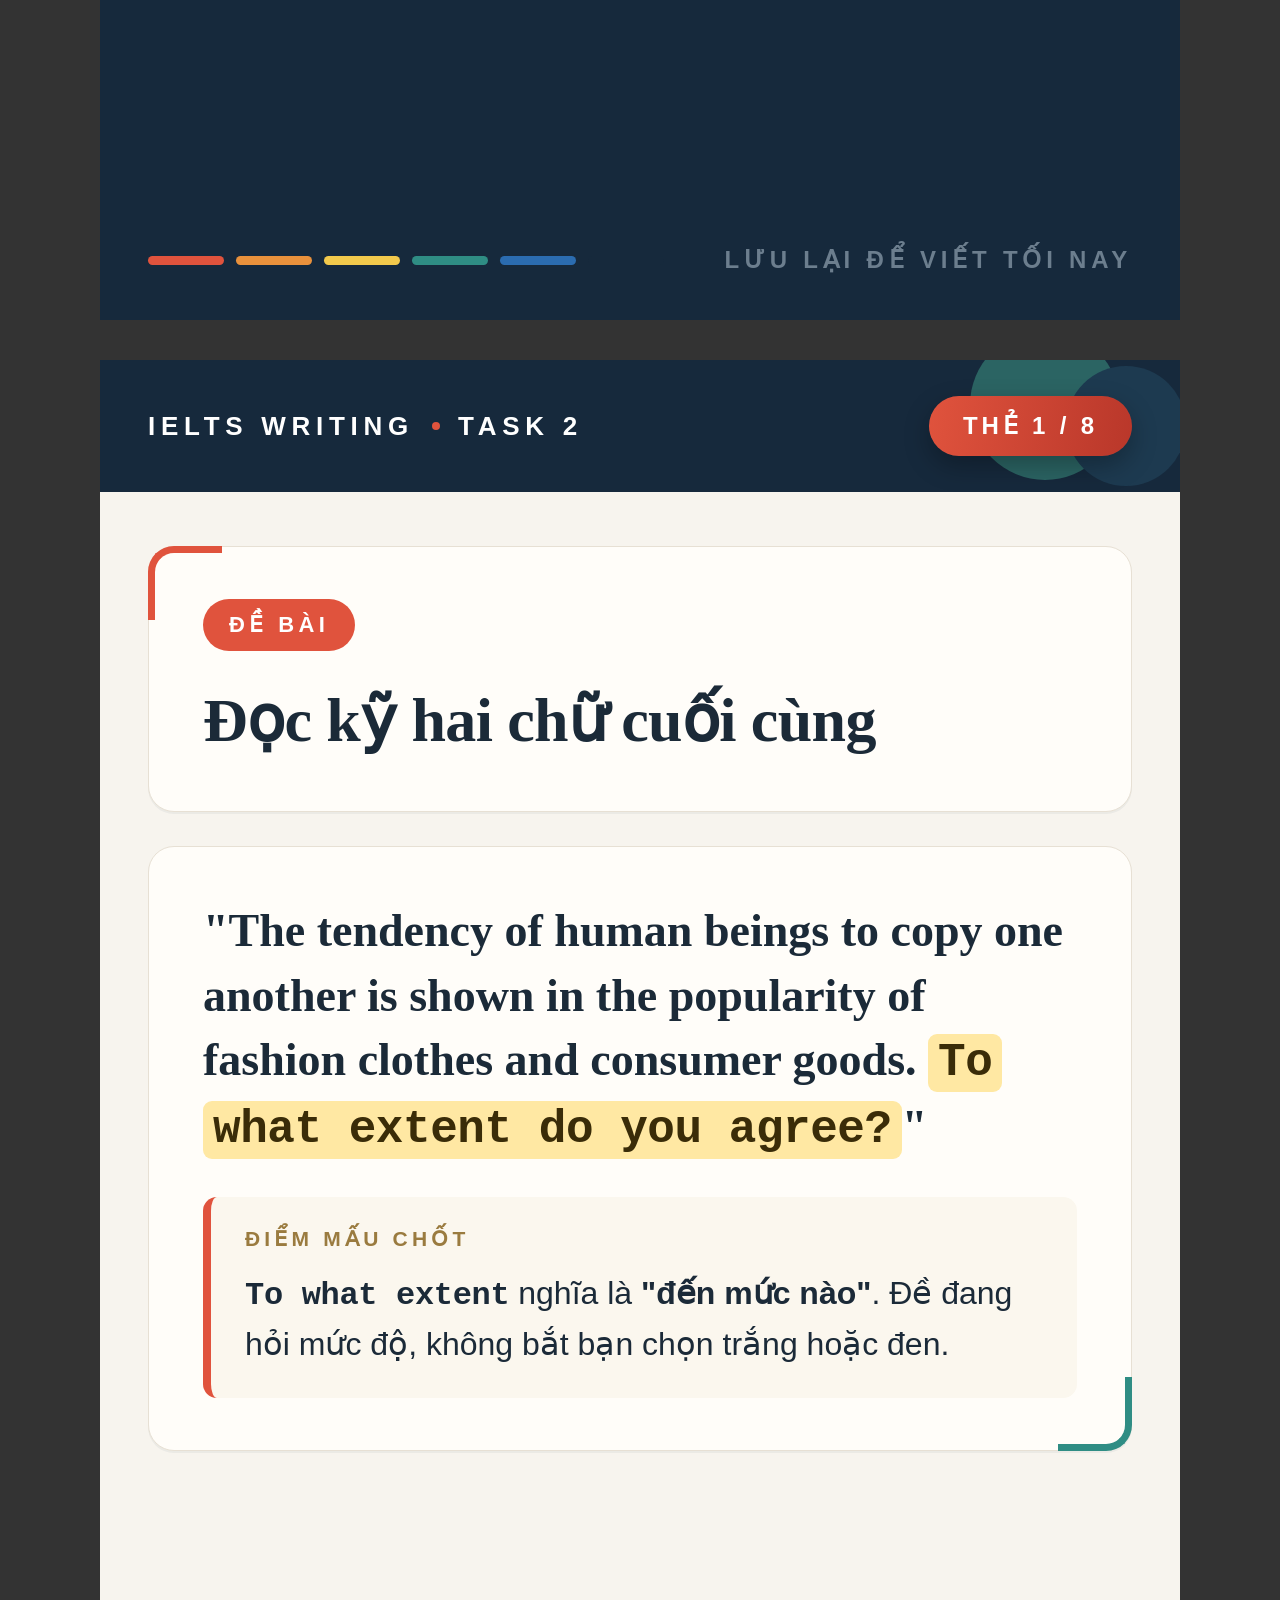
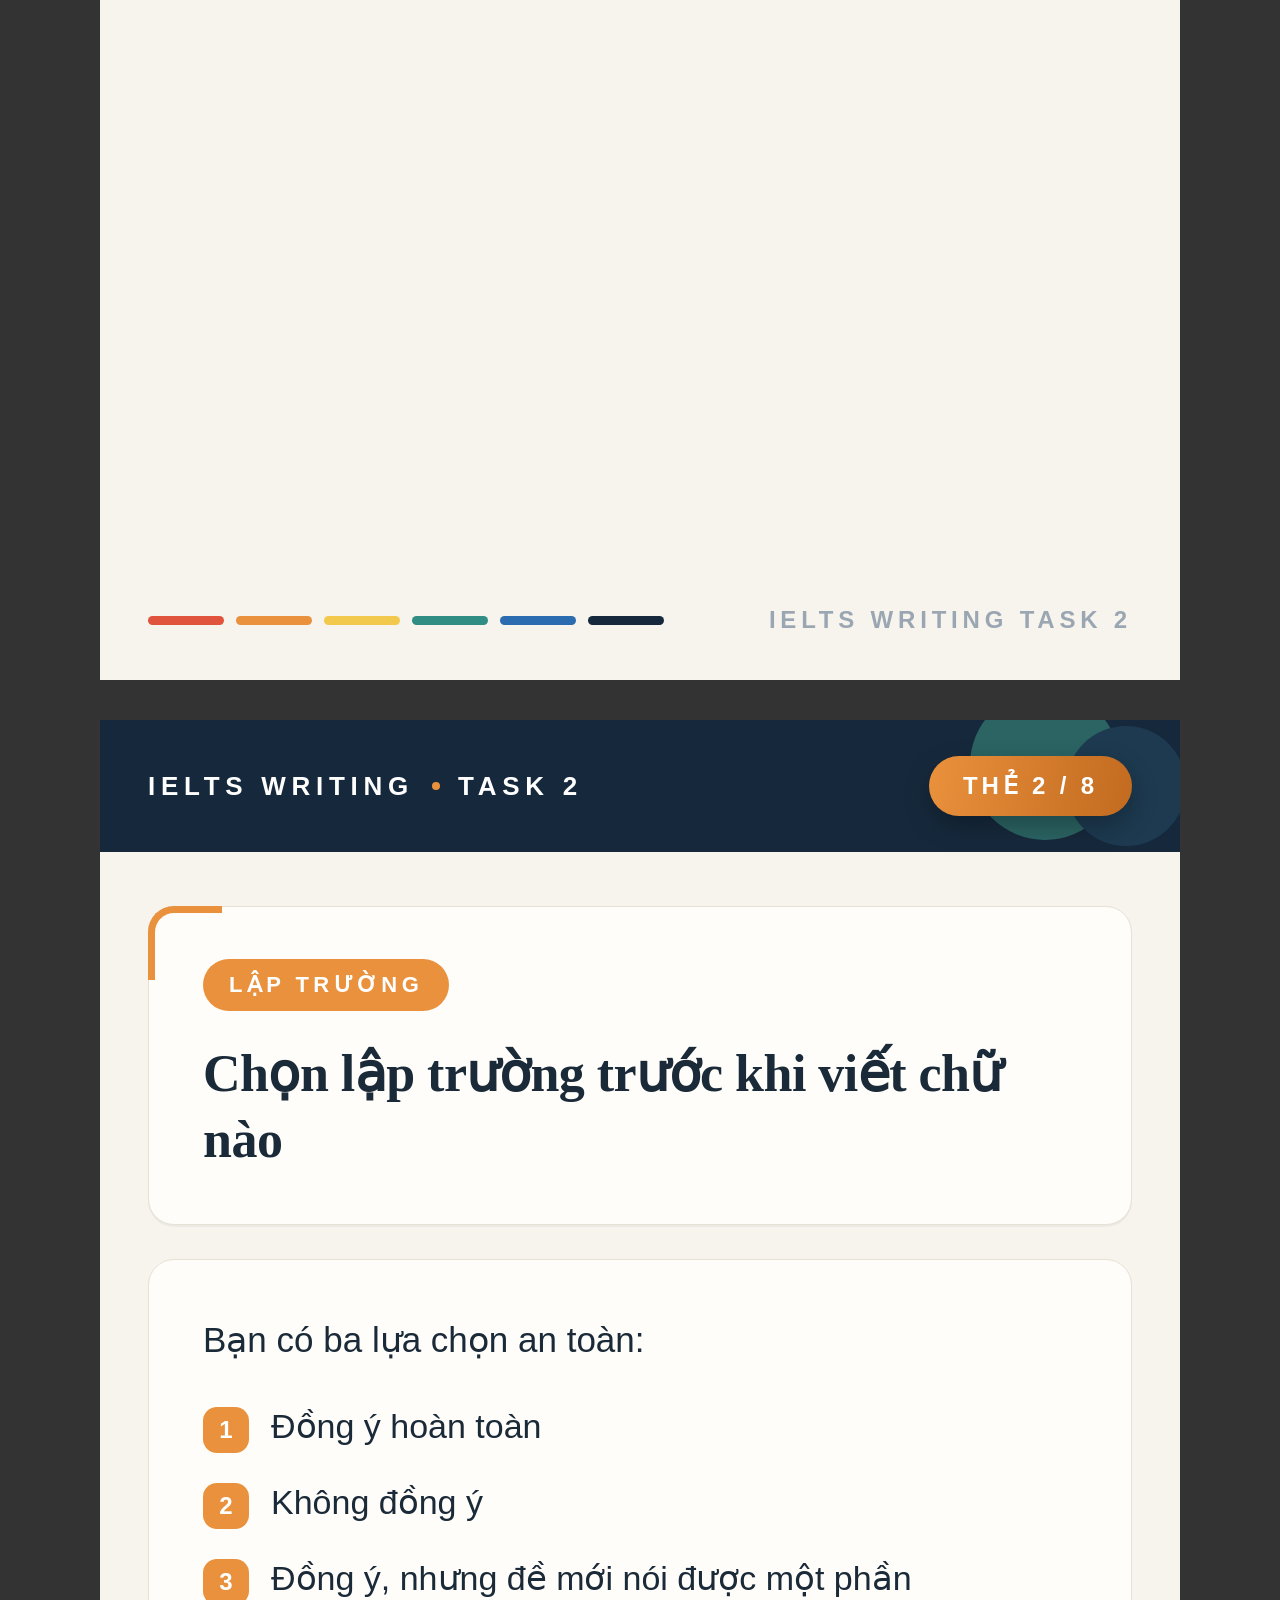
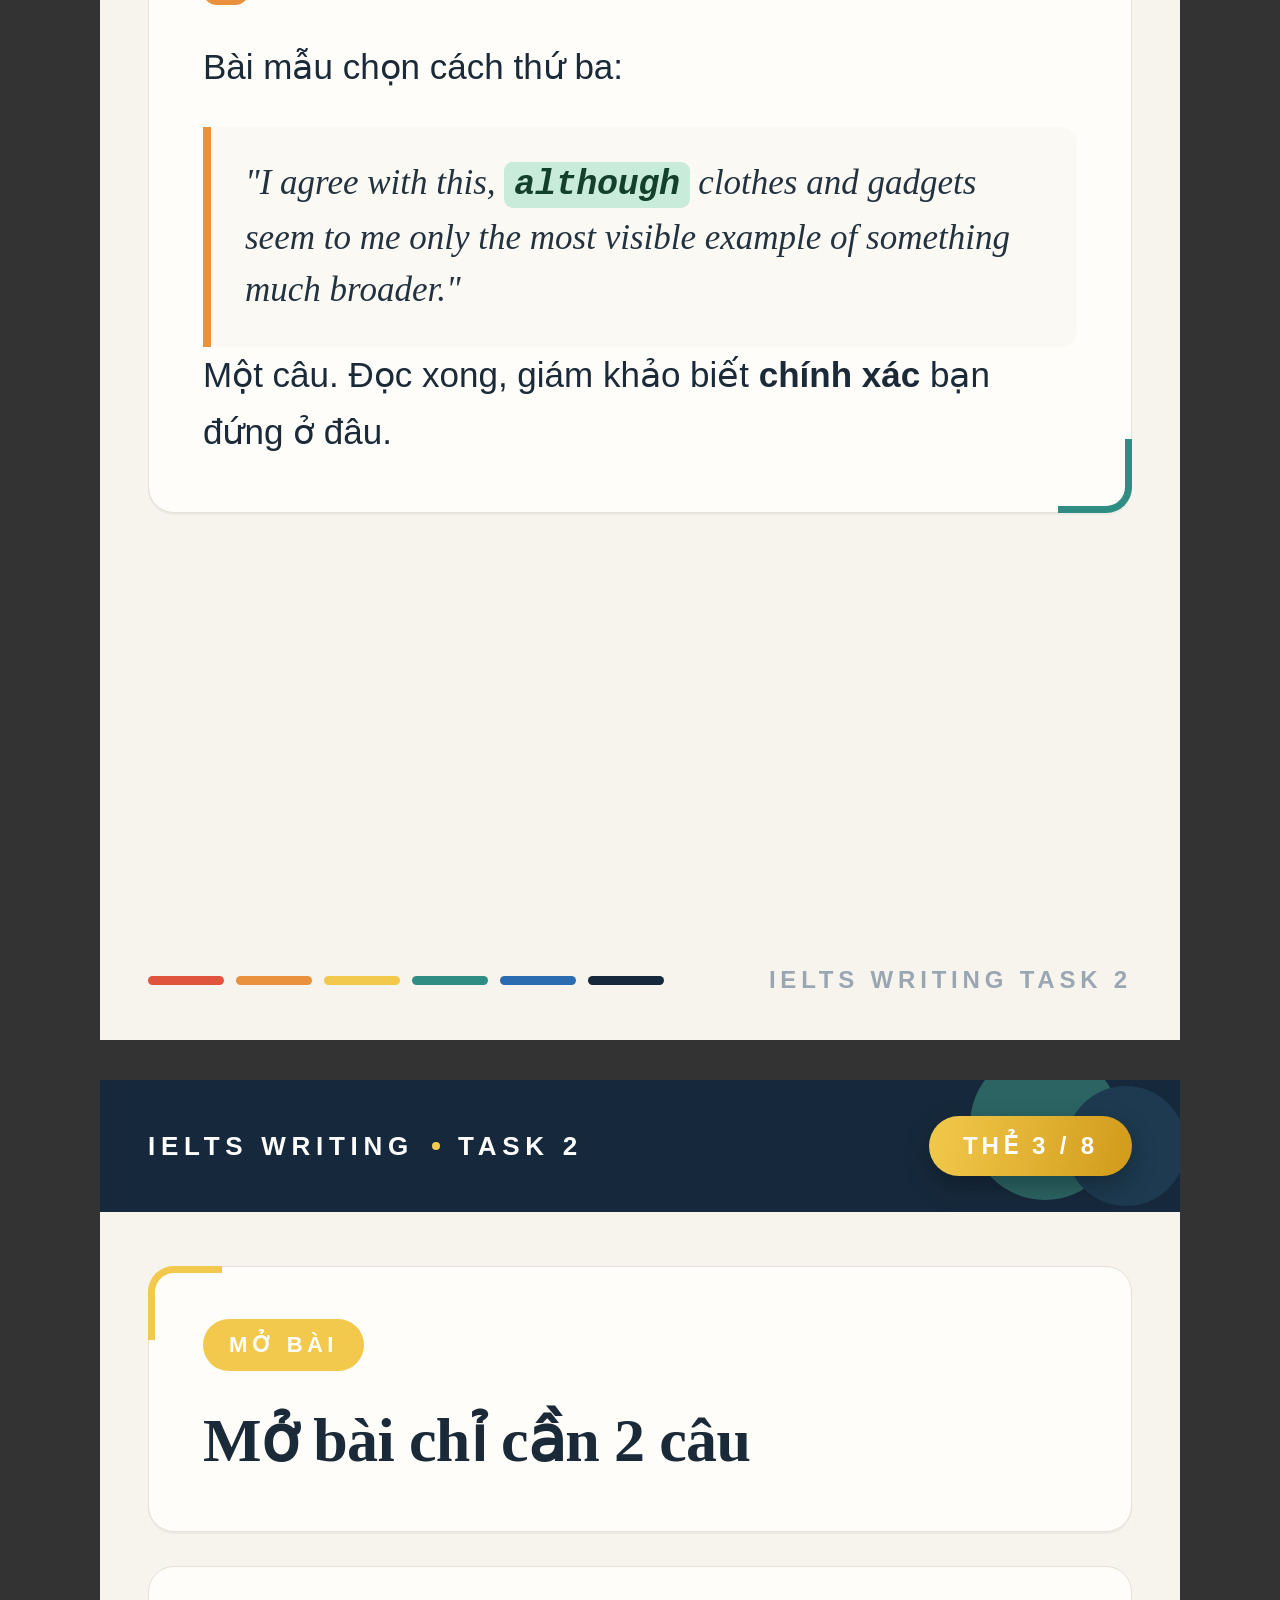
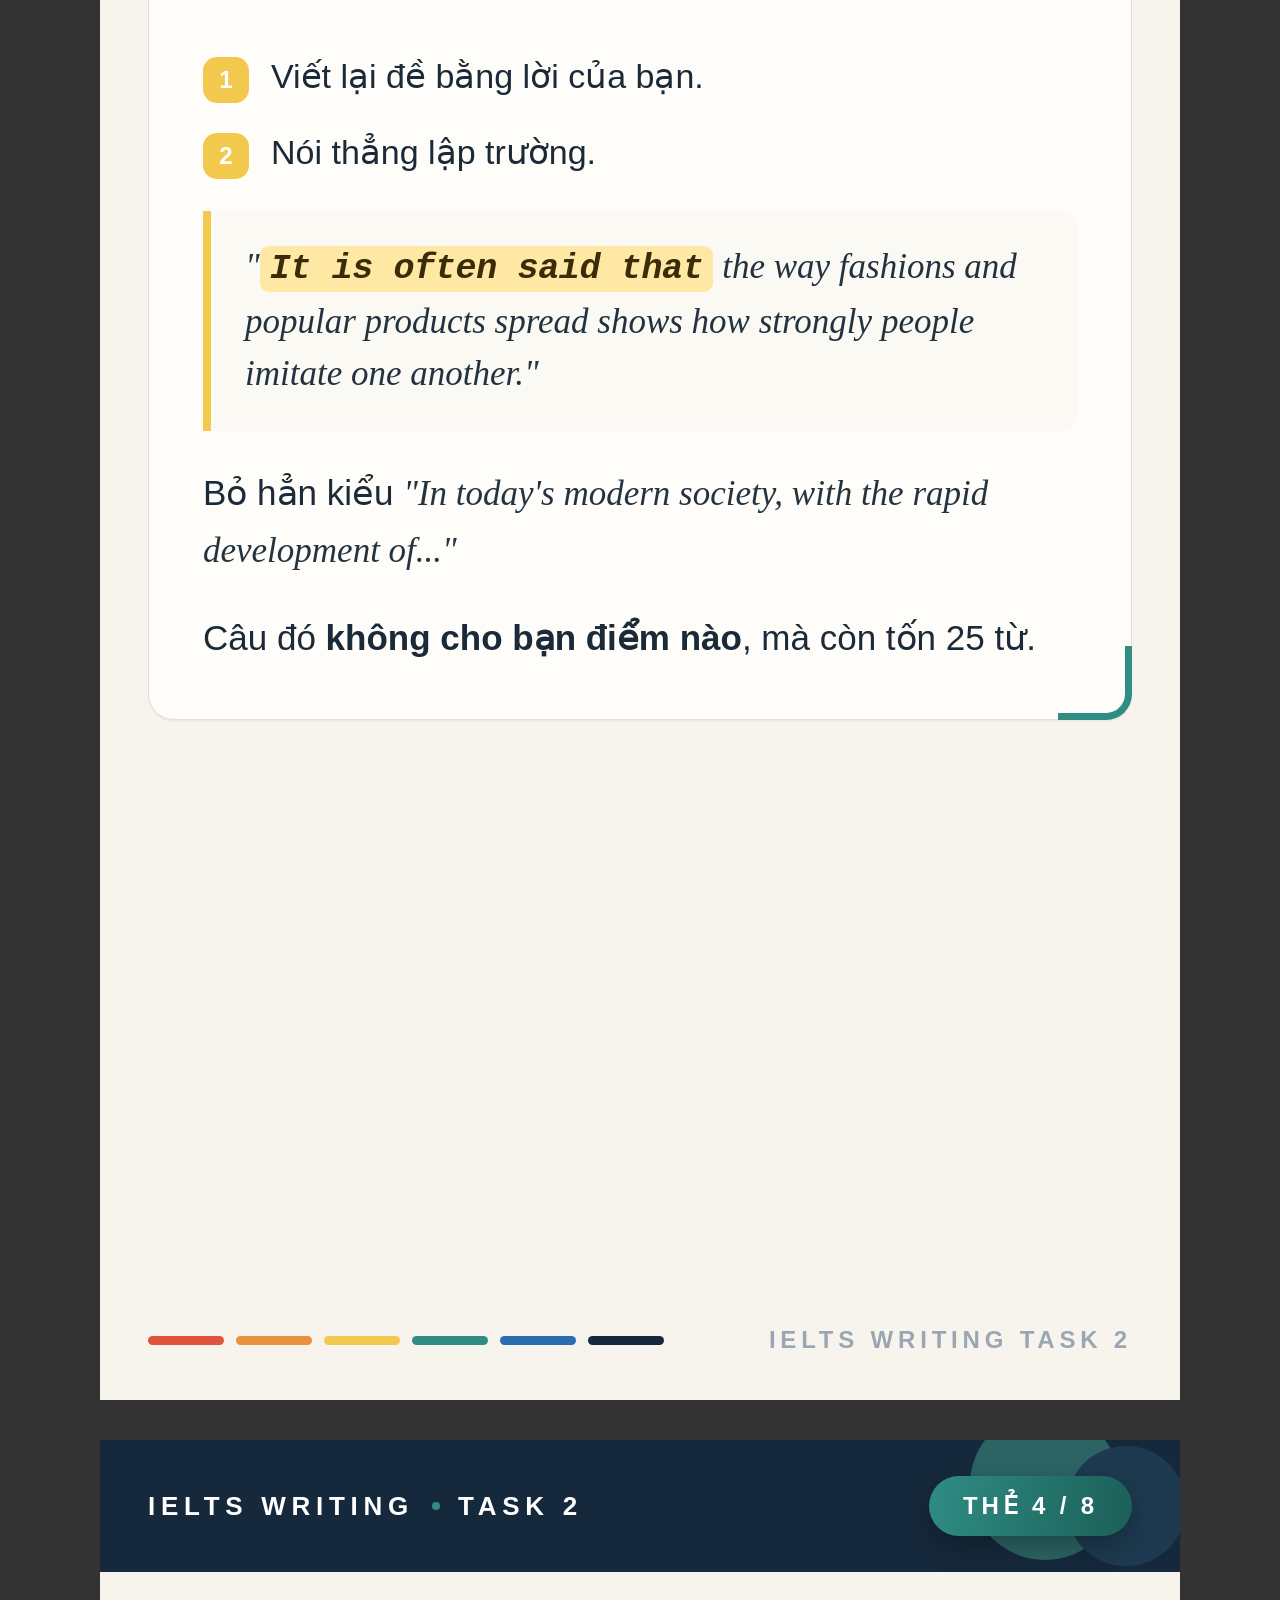
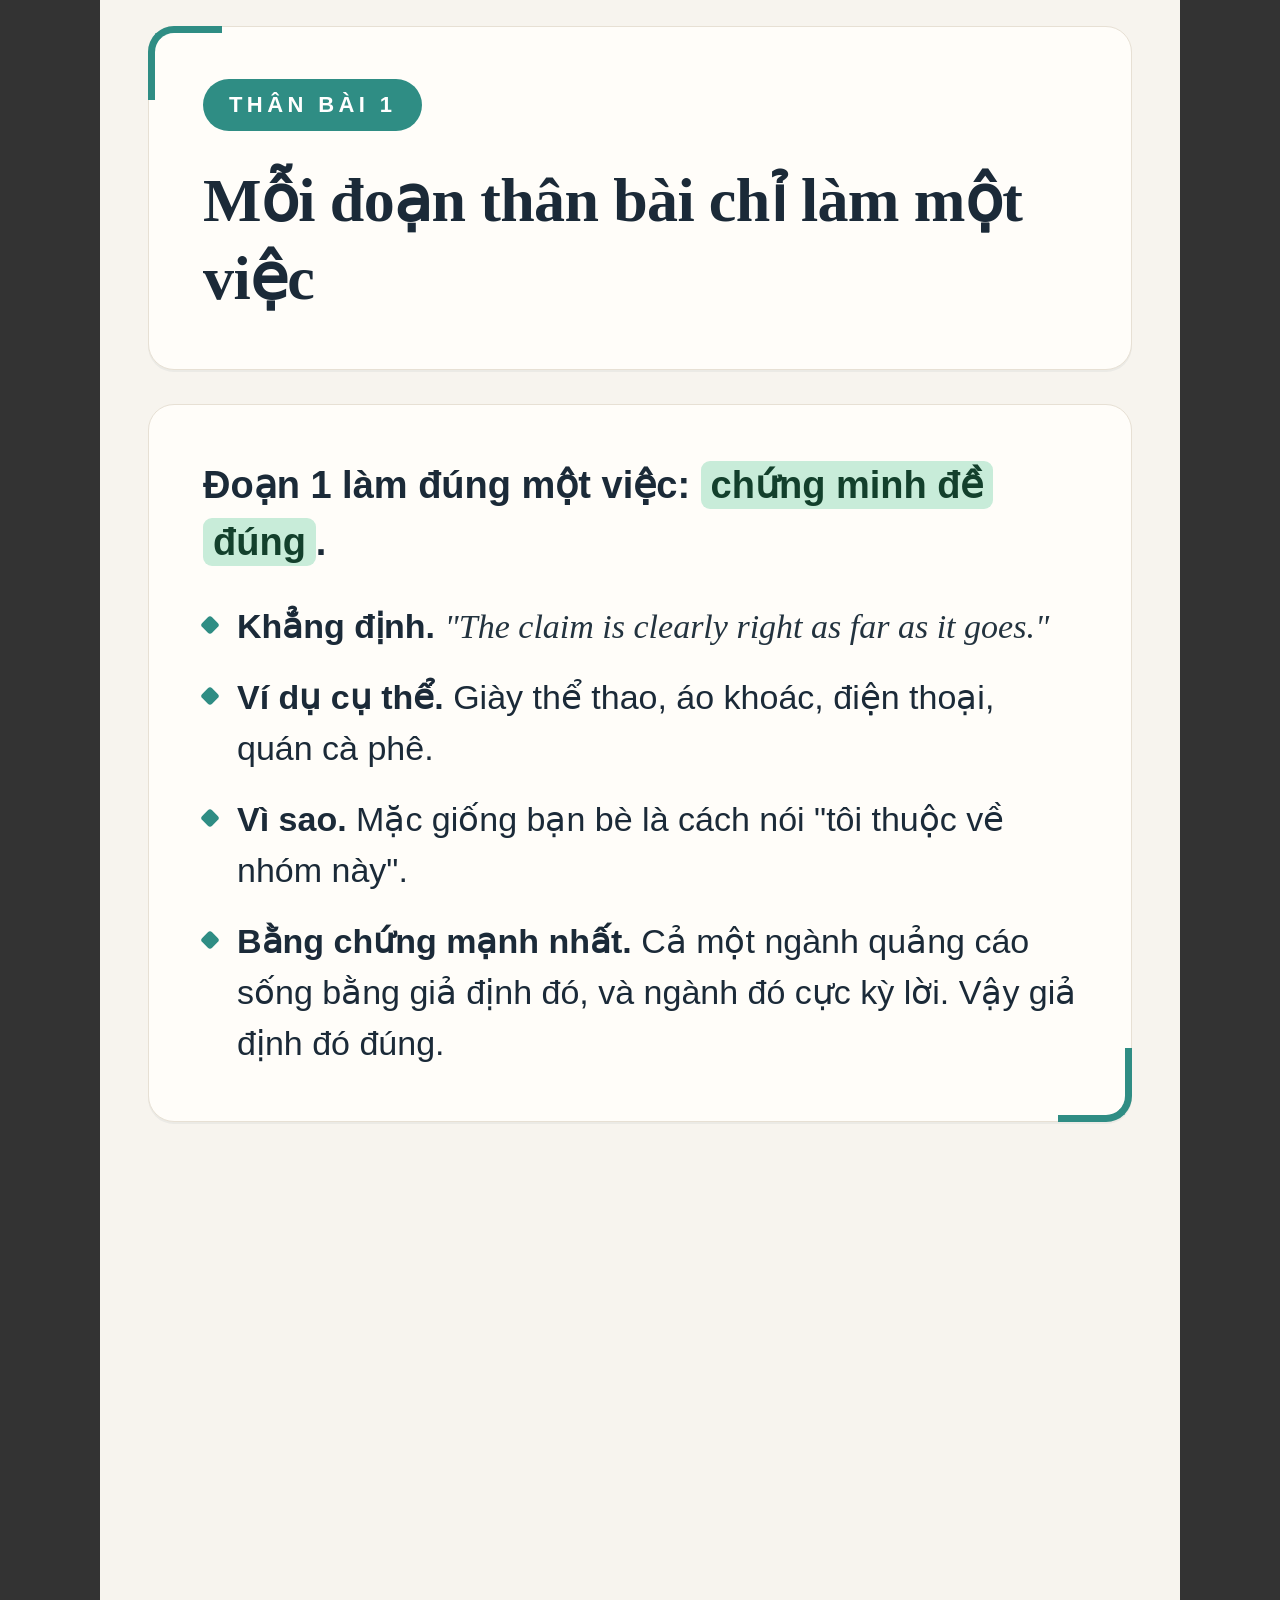
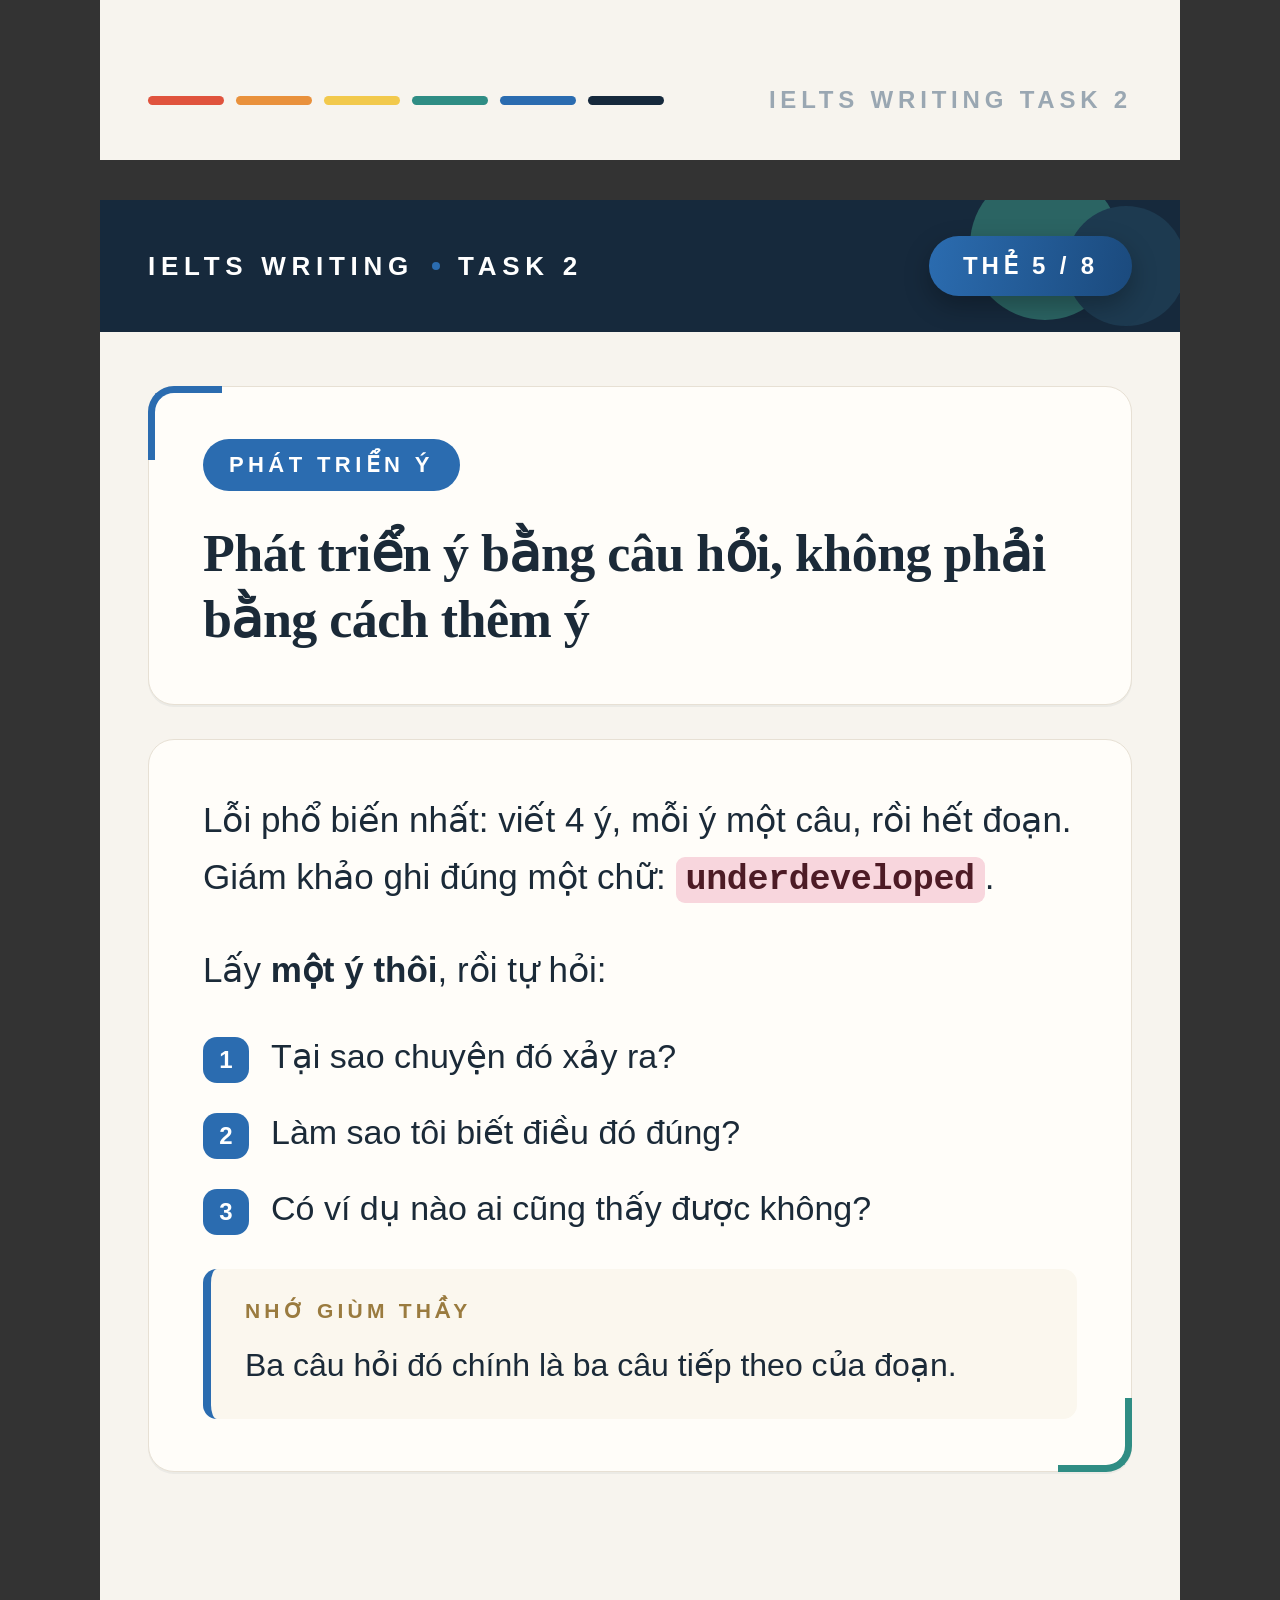
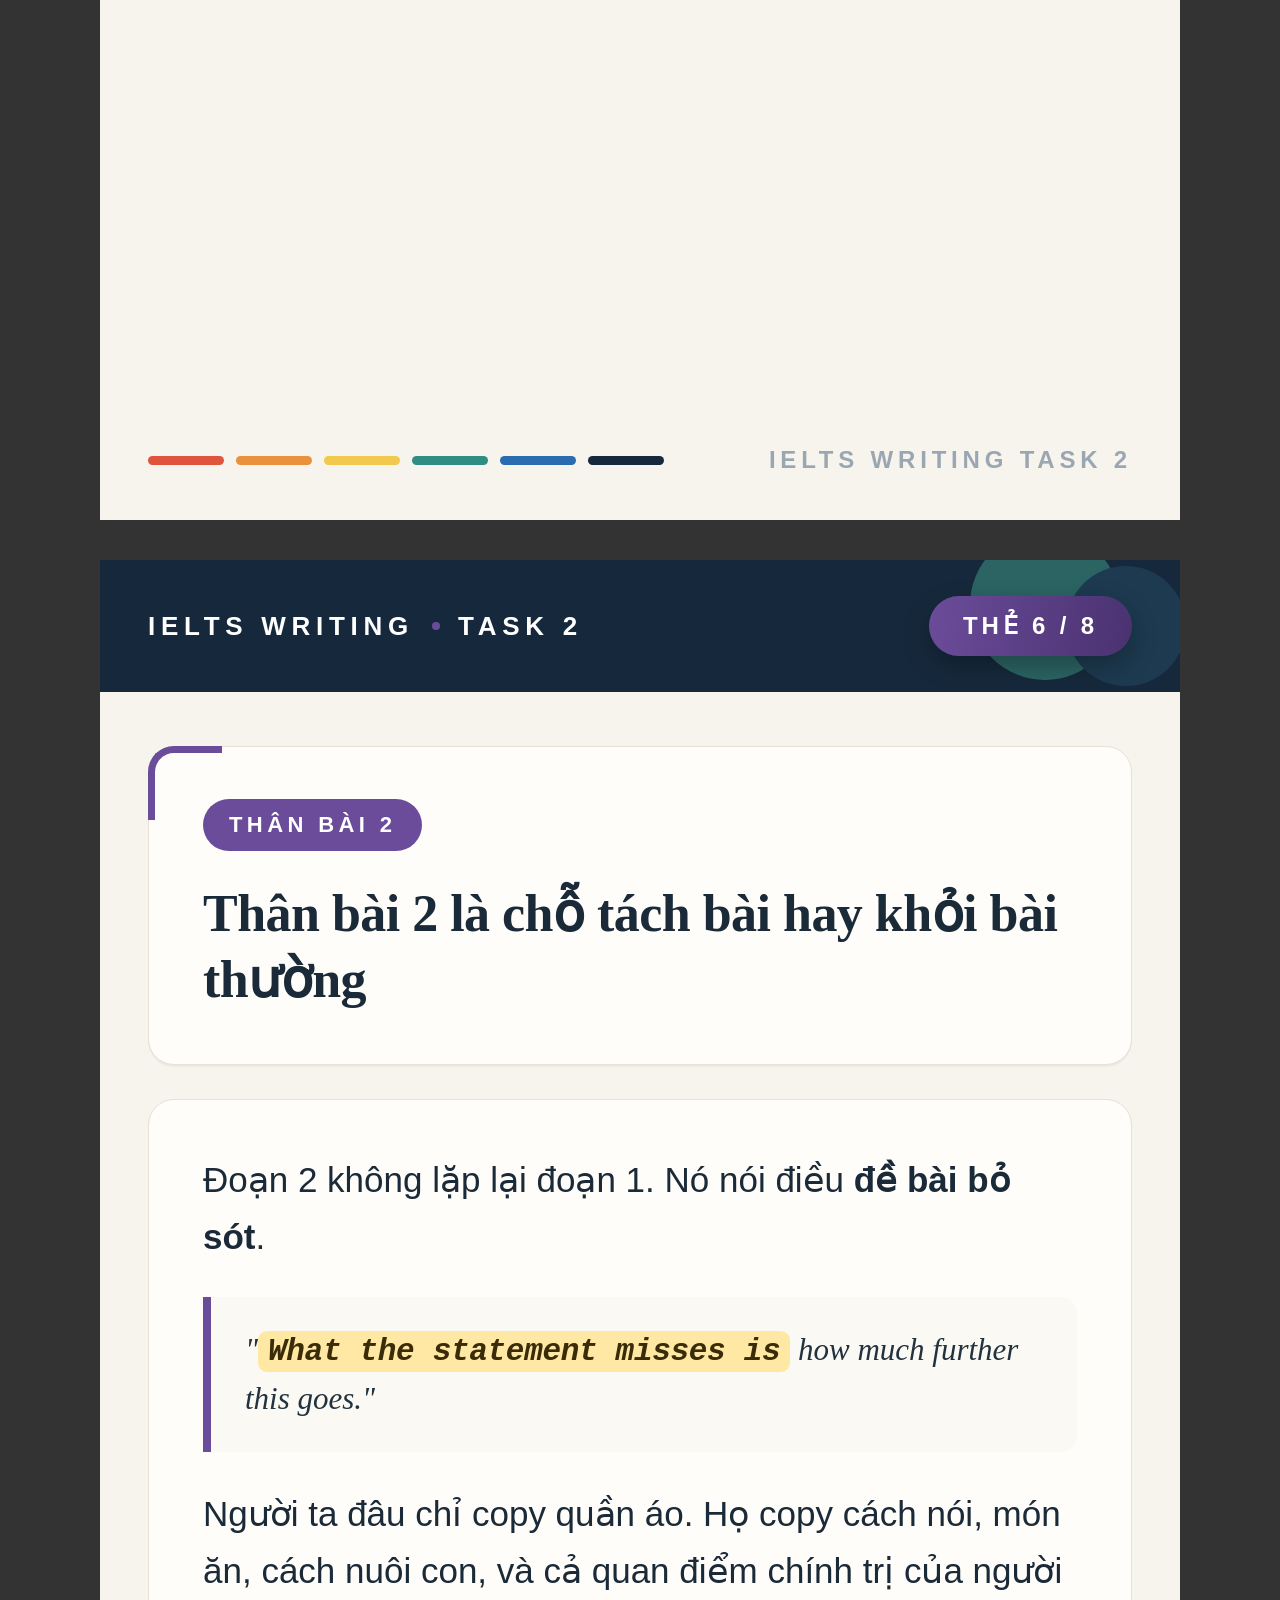
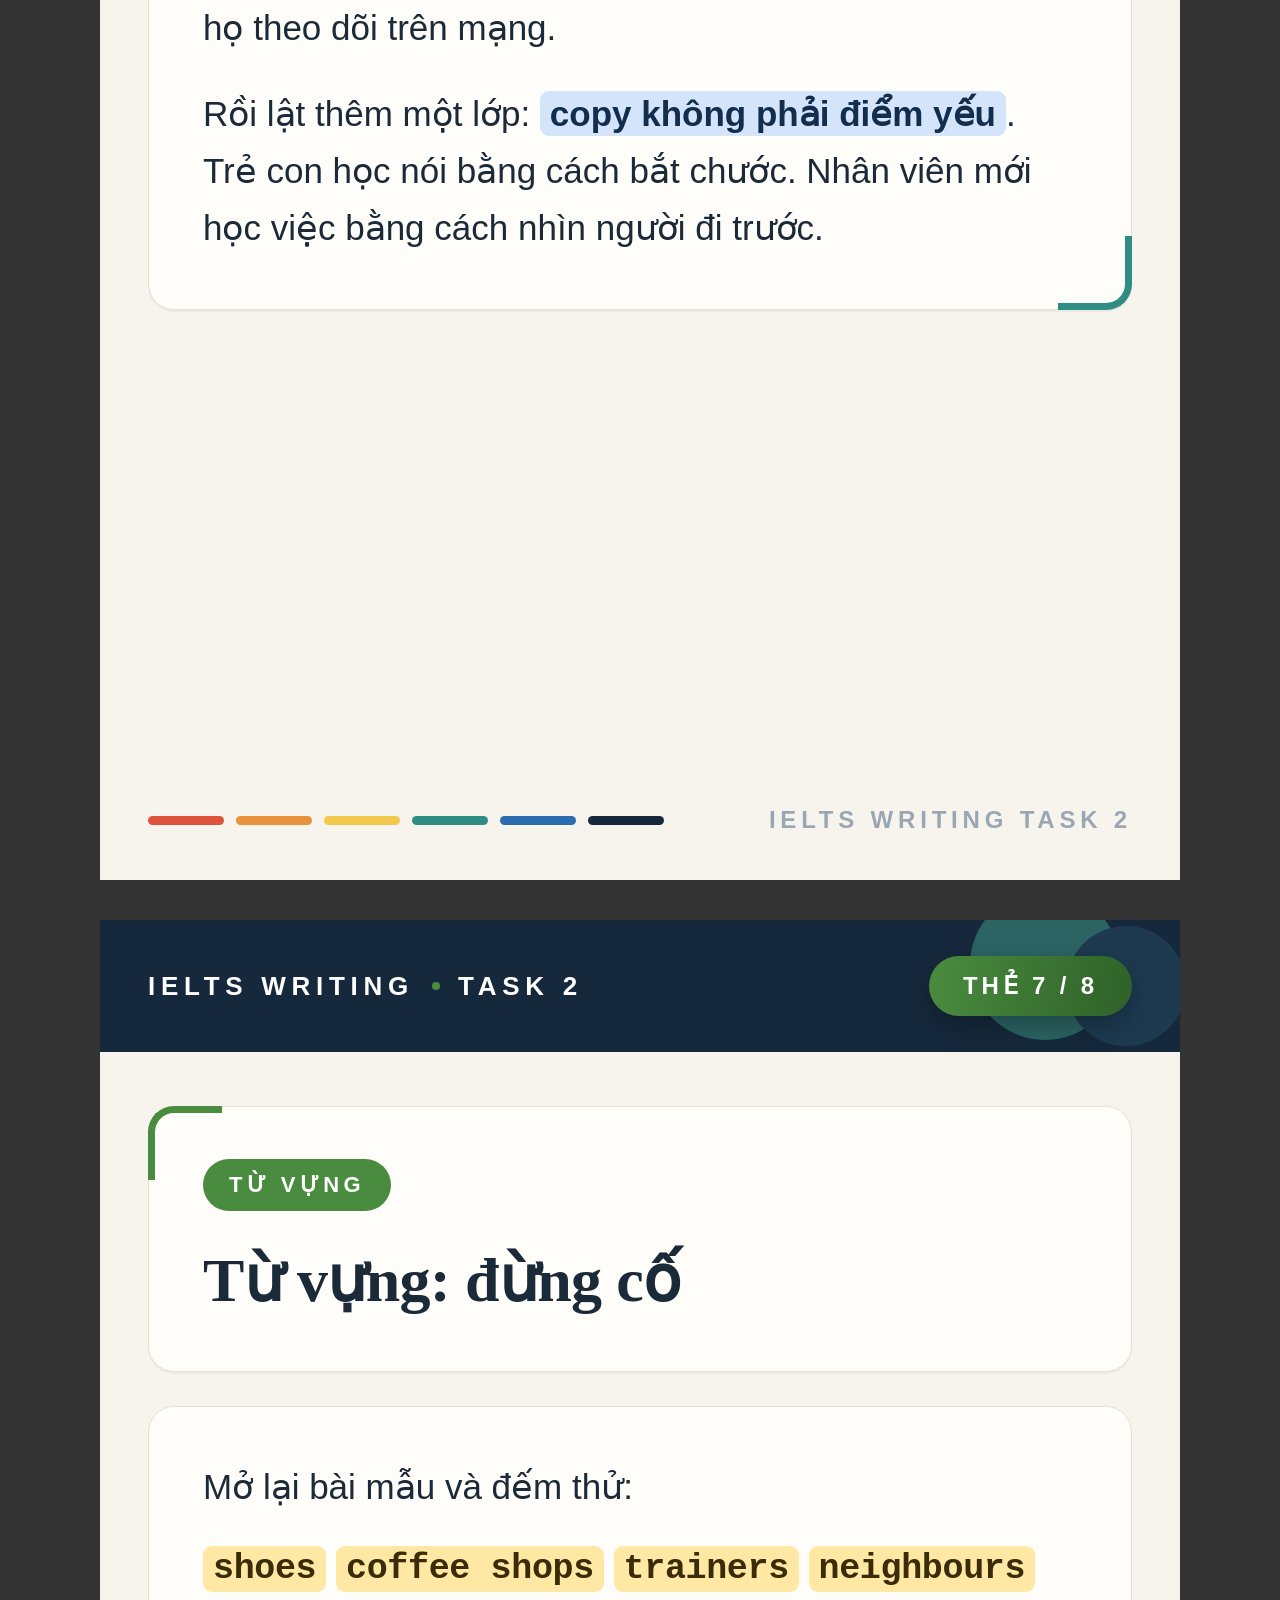
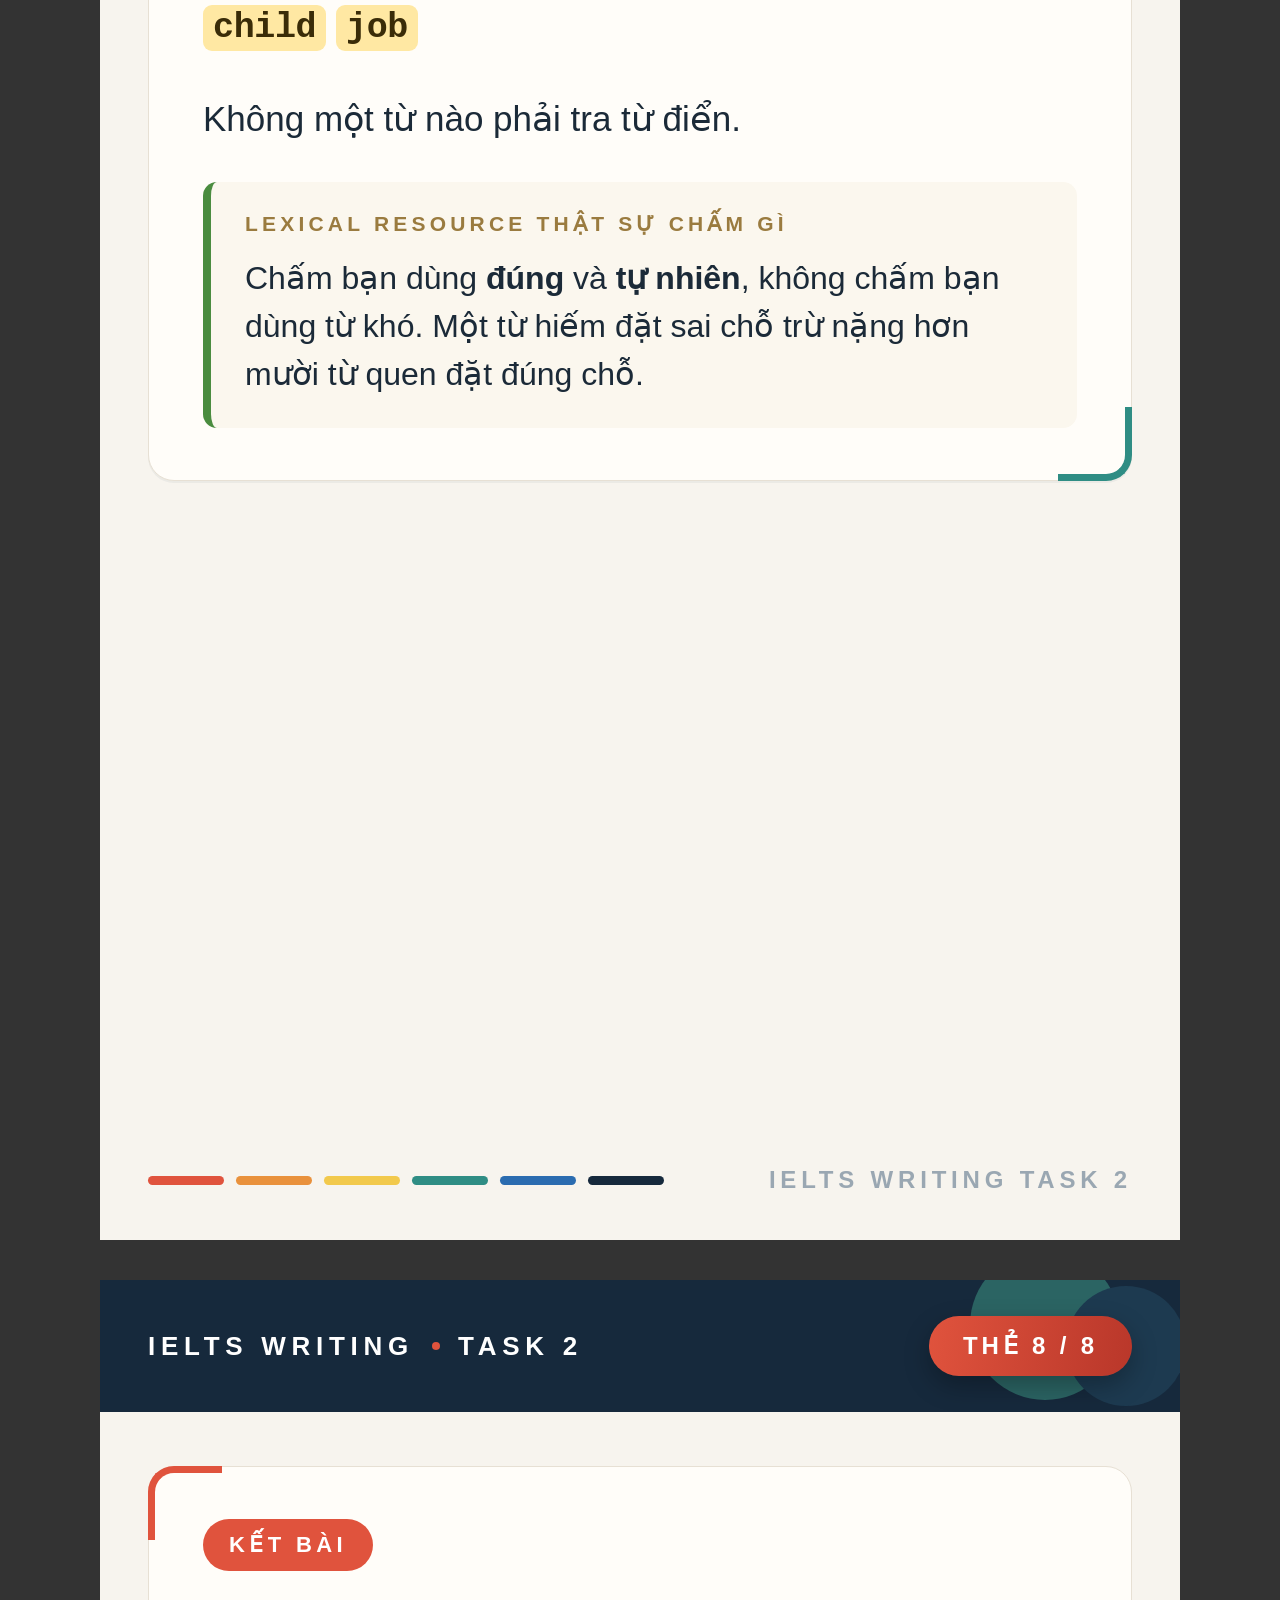
==== commit 0c5e92ea: "Bỏ mọi nhắc tới điểm số trong thẻ TikTok Thay "band 8" và các mốc 6.5 / 8.0 bằng cách nói về chất lư" ====
--- a/tiktok/task2-cards.html
+++ b/tiktok/task2-cards.html
@@ -3,136 +3,7 @@
 <head>
 <meta charset="utf-8">
 <title>Thẻ TikTok: IELTS Writing Task 2</title>
-<style>
-  :root{
-    --navy:#162а3c;
-    --navy:#16293c;
-    --navy-2:#0f1d2b;
-    --cream:#f7f4ee;
-    --paper:#fffdf9;
-    --ink:#1b2a38;
-    --muted:#5f6f7e;
-    --line:#e7e0d4;
-  }
-  *{box-sizing:border-box;margin:0;padding:0}
-  body{background:#333;font-family:'Be Vietnam Pro',sans-serif;-webkit-font-smoothing:antialiased}
-
-  .card{
-    position:relative;width:1080px;height:1920px;background:var(--cream);
-    overflow:hidden;margin:0 auto 40px;display:flex;flex-direction:column;
-  }
-
-  /* ---------- header ---------- */
-  .top{
-    position:relative;height:132px;background:var(--navy);flex:0 0 auto;
-    display:flex;align-items:center;padding:0 48px;overflow:hidden;
-  }
-  .top__brand{
-    color:#fff;font-size:26px;font-weight:700;letter-spacing:.22em;text-transform:uppercase;
-    display:flex;align-items:center;gap:18px;z-index:2;
-  }
-  .top__brand i{display:block;width:8px;height:8px;border-radius:50%;background:var(--ac);font-style:normal}
-  .top__circles{position:absolute;right:210px;top:-40px;z-index:1}
-  .top__circles span{position:absolute;border-radius:50%;display:block}
-  .c1{width:150px;height:150px;background:#2f6f6a;opacity:.85;left:0;top:10px}
-  .c2{width:120px;height:120px;background:#1d3a50;left:96px;top:46px}
-  .top__badge{
-    position:absolute;right:48px;top:50%;transform:translateY(-50%);z-index:3;
-    padding:16px 34px;border-radius:999px;color:#fff;font-size:24px;font-weight:700;
-    letter-spacing:.16em;text-transform:uppercase;
-    background:linear-gradient(100deg,var(--ac),var(--ac2));
-    box-shadow:0 10px 26px rgba(0,0,0,.28);
-  }
-
-  /* ---------- body ---------- */
-  .wrap{flex:1 1 auto;padding:54px 48px 0;display:flex;flex-direction:column;gap:34px;min-height:0}
-
-  .panel{
-    position:relative;background:var(--paper);border-radius:26px;padding:52px 54px;
-    box-shadow:0 2px 0 rgba(27,42,56,.05);border:1px solid var(--line);
-  }
-  .panel--grow{flex:0 0 auto}
-
-  .corner{position:absolute;width:74px;height:74px;pointer-events:none}
-  .corner--tl{left:-1px;top:-1px;border-top:7px solid var(--ac);border-left:7px solid var(--ac);border-radius:26px 0 0 0}
-  .corner--br{right:-1px;bottom:-1px;border-bottom:7px solid #2f8d84;border-right:7px solid #2f8d84;border-radius:0 0 26px 0}
-
-  .chip{
-    display:inline-flex;align-items:center;gap:12px;background:var(--navy);color:#fff;
-    padding:13px 26px;border-radius:999px;font-size:22px;font-weight:700;
-    letter-spacing:.2em;text-transform:uppercase;margin-bottom:30px;
-  }
-  .chip em{font-style:normal;font-size:20px}
-  .chip--ac{background:var(--ac)}
-
-  h1{font-family:'Lora',serif;font-size:62px;line-height:1.26;color:var(--ink);font-weight:700;letter-spacing:-.01em}
-  h1.sm{font-size:52px}
-  .q{font-family:'Lora',serif;font-size:46px;line-height:1.4;color:var(--ink);font-weight:600}
-
-  .note{
-    margin-top:34px;background:#fbf7ee;border-left:8px solid var(--ac);border-radius:14px;
-    padding:30px 34px;
-  }
-  .note__t{font-size:21px;font-weight:800;letter-spacing:.2em;text-transform:uppercase;color:#9a7b3f;margin-bottom:18px}
-  .note p{font-size:32px;line-height:1.5;color:var(--ink);font-weight:500}
-
-  p.body{font-size:35px;line-height:1.62;color:var(--ink);font-weight:400}
-  p.body + p.body{margin-top:30px}
-  p.lead{font-size:38px;font-weight:600;line-height:1.5}
-  .muted{color:var(--muted)}
-
-  ul.steps{list-style:none;margin-top:32px;display:flex;flex-direction:column;gap:24px}
-  ul.steps li{display:flex;gap:22px;font-size:34px;line-height:1.5;color:var(--ink)}
-  ul.steps li b{
-    flex:0 0 auto;width:46px;height:46px;border-radius:14px;background:var(--ac);color:#fff;
-    display:flex;align-items:center;justify-content:center;font-size:24px;font-weight:800;margin-top:6px;
-  }
-  ul.dots{list-style:none;margin-top:30px;display:flex;flex-direction:column;gap:20px}
-  ul.dots li{display:flex;gap:20px;font-size:34px;line-height:1.5;color:var(--ink)}
-  ul.dots li:before{content:"";flex:0 0 auto;width:14px;height:14px;margin-top:17px;background:var(--ac);transform:rotate(45deg);border-radius:3px}
-
-  .enq{font-family:'Lora',serif;font-style:italic;color:#23333f}
-  .card--hook .bars span:last-child{background:#5d7083}
-  mark{background:#ffe8a3;color:#3a2c08;padding:3px 10px;border-radius:9px;font-weight:600;-webkit-box-decoration-break:clone;box-decoration-break:clone}
-  mark.g{background:#c8ecd9;color:#13402c}
-  mark.p{background:#f8d6dd;color:#4d1b25}
-  mark.b{background:#d4e4fb;color:#132d4d}
-  .en{font-family:'IBM Plex Mono',monospace;font-weight:600;letter-spacing:-.01em}
-
-  blockquote{
-    margin-top:32px;border-left:8px solid var(--ac);background:#fbf9f4;border-radius:0 16px 16px 0;
-    padding:30px 34px;font-family:'Lora',serif;font-size:35px;line-height:1.5;color:#22323f;font-style:italic;
-  }
-  blockquote.sm{font-size:31px}
-
-  /* dark vocabulary panel */
-  .dark{
-    background:var(--navy-2);border-radius:26px;padding:48px 52px;color:#fff;position:relative;overflow:hidden;
-  }
-  .dark:after{content:"";position:absolute;right:-70px;top:-70px;width:260px;height:260px;border-radius:50%;background:rgba(255,255,255,.04)}
-  .dark__t{font-size:25px;font-weight:800;letter-spacing:.2em;text-transform:uppercase;margin-bottom:30px;color:#ffd978}
-  .vrow{display:flex;flex-direction:column;gap:22px}
-  .vrow div{display:flex;flex-direction:column;gap:7px}
-  .vrow .k{font-family:'IBM Plex Mono',monospace;font-size:29px;font-weight:600;color:#ffb27a}
-  .vrow .k i{font-style:normal;color:#8fa4b5;font-size:22px;font-family:'Be Vietnam Pro',sans-serif;margin-left:12px}
-  .vrow .v{font-size:28px;color:#cdd9e3;line-height:1.4}
-
-  /* footer bar */
-  .foot{flex:0 0 auto;padding:40px 48px 46px;display:flex;align-items:center;justify-content:space-between}
-  .bars{display:flex;gap:12px}
-  .bars span{display:block;width:76px;height:9px;border-radius:999px}
-  .sig{font-size:24px;font-weight:700;letter-spacing:.2em;text-transform:uppercase;color:#9aa7b2}
-
-  /* hook card */
-  .card--hook{background:var(--navy)}
-  .card--hook .wrap{justify-content:center;gap:0;padding:0 86px}
-  .hook__kicker{font-size:26px;font-weight:800;letter-spacing:.3em;text-transform:uppercase;color:#ffb27a;margin-bottom:46px}
-  .hook__big{font-family:'Lora',serif;font-size:88px;line-height:1.2;color:#fff;font-weight:700}
-  .hook__big u{text-decoration:none;color:#ffd978}
-  .hook__sub{margin-top:50px;font-size:40px;line-height:1.5;color:#b9c7d3;font-weight:500}
-  .hook__rule{width:120px;height:9px;border-radius:999px;background:#ffb27a;margin:56px 0}
-  .card--hook .foot .sig{color:#6c7e8e}
-</style>
+<link rel="stylesheet" href="cards.css">
 </head>
 <body>
 <div id="deck"></div>
@@ -141,7 +12,7 @@
 const BARS = ['#e0533d','#e9913c','#f2c94c','#2f8d84','#2b6cb0','#16293c'];
 const CARDS = [
 /* 1 */ {hook:1, ac:'#e0533d', ac2:'#b9372a', kicker:'IELTS Writing Task 2',
-  big:'Bài band 8 này không có <u>một từ nào</u> bạn phải tra từ điển.',
+  big:'Bài mẫu này không có <u>một từ nào</u> bạn phải tra từ điển.',
   sub:'Vấn đề của bạn chưa bao giờ là từ vựng.'},
 
 /* 2 */ {ac:'#e0533d', ac2:'#b9372a', badge:'Thẻ 1 / 8', chip:'Đề bài',
@@ -194,7 +65,7 @@
   <div class="note"><div class="note__t">Nhớ giùm thầy</div><p>Ba câu hỏi đó chính là ba câu tiếp theo của đoạn.</p></div>`},
 
 /* 7 */ {ac:'#6b4c9a', ac2:'#4a3270', badge:'Thẻ 6 / 8', chip:'Thân bài 2',
-  title:'Thân bài 2 là chỗ 6.5 khác 8.0',
+  title:'Thân bài 2 là chỗ tách bài hay khỏi bài thường',
   html:`<p class="body">Đoạn 2 không lặp lại đoạn 1. Nó nói điều <b>đề bài bỏ sót</b>.</p>
   <blockquote class="sm">"<mark class="en">What the statement misses is</mark> how much further this goes."</blockquote>
   <p class="body" style="margin-top:34px">Người ta đâu chỉ copy quần áo. Họ copy cách nói, món ăn, cách nuôi con, và cả quan điểm chính trị của người họ theo dõi trên mạng.</p>
@@ -202,7 +73,7 @@
 
 /* 8 */ {ac:'#4a8c3f', ac2:'#2f6128', badge:'Thẻ 7 / 8', chip:'Từ vựng',
   title:'Từ vựng: đừng cố',
-  html:`<p class="body">Mở lại bài band 8 và đếm thử:</p>
+  html:`<p class="body">Mở lại bài mẫu và đếm thử:</p>
   <p class="body" style="margin-top:22px"><mark class="en">shoes</mark> <mark class="en">coffee shops</mark> <mark class="en">trainers</mark> <mark class="en">neighbours</mark> <mark class="en">child</mark> <mark class="en">job</mark></p>
   <p class="body" style="margin-top:34px">Không một từ nào phải tra từ điển.</p>
   <div class="note"><div class="note__t">Lexical Resource thật sự chấm gì</div>
--- a/tiktok/cards.css
+++ b/tiktok/cards.css
@@ -0,0 +1,207 @@
+:root{
+    --navy:#162а3c;
+    --navy:#16293c;
+    --navy-2:#0f1d2b;
+    --cream:#f7f4ee;
+    --paper:#fffdf9;
+    --ink:#1b2a38;
+    --muted:#5f6f7e;
+    --line:#e7e0d4;
+  }
+  *{box-sizing:border-box;margin:0;padding:0}
+  body{background:#333;font-family:'Be Vietnam Pro',sans-serif;-webkit-font-smoothing:antialiased}
+
+  .card{
+    position:relative;width:1080px;height:1920px;background:var(--cream);
+    overflow:hidden;margin:0 auto 40px;display:flex;flex-direction:column;
+  }
+
+  /* ---------- header ---------- */
+  .top{
+    position:relative;height:132px;background:var(--navy);flex:0 0 auto;
+    display:flex;align-items:center;padding:0 48px;overflow:hidden;
+  }
+  .top__brand{
+    color:#fff;font-size:26px;font-weight:700;letter-spacing:.22em;text-transform:uppercase;
+    display:flex;align-items:center;gap:18px;z-index:2;
+  }
+  .top__brand i{display:block;width:8px;height:8px;border-radius:50%;background:var(--ac);font-style:normal}
+  .top__circles{position:absolute;right:210px;top:-40px;z-index:1}
+  .top__circles span{position:absolute;border-radius:50%;display:block}
+  .c1{width:150px;height:150px;background:#2f6f6a;opacity:.85;left:0;top:10px}
+  .c2{width:120px;height:120px;background:#1d3a50;left:96px;top:46px}
+  .top__badge{
+    position:absolute;right:48px;top:50%;transform:translateY(-50%);z-index:3;
+    padding:16px 34px;border-radius:999px;color:#fff;font-size:24px;font-weight:700;
+    letter-spacing:.16em;text-transform:uppercase;
+    background:linear-gradient(100deg,var(--ac),var(--ac2));
+    box-shadow:0 10px 26px rgba(0,0,0,.28);
+  }
+
+  /* ---------- body ---------- */
+  .wrap{flex:1 1 auto;padding:54px 48px 0;display:flex;flex-direction:column;gap:34px;min-height:0}
+
+  .panel{
+    position:relative;background:var(--paper);border-radius:26px;padding:52px 54px;
+    box-shadow:0 2px 0 rgba(27,42,56,.05);border:1px solid var(--line);
+  }
+  .panel--grow{flex:0 0 auto}
+
+  .corner{position:absolute;width:74px;height:74px;pointer-events:none}
+  .corner--tl{left:-1px;top:-1px;border-top:7px solid var(--ac);border-left:7px solid var(--ac);border-radius:26px 0 0 0}
+  .corner--br{right:-1px;bottom:-1px;border-bottom:7px solid #2f8d84;border-right:7px solid #2f8d84;border-radius:0 0 26px 0}
+
+  .chip{
+    display:inline-flex;align-items:center;gap:12px;background:var(--navy);color:#fff;
+    padding:13px 26px;border-radius:999px;font-size:22px;font-weight:700;
+    letter-spacing:.2em;text-transform:uppercase;margin-bottom:30px;
+  }
+  .chip em{font-style:normal;font-size:20px}
+  .chip--ac{background:var(--ac)}
+
+  h1{font-family:'Lora',serif;font-size:62px;line-height:1.26;color:var(--ink);font-weight:700;letter-spacing:-.01em}
+  h1.sm{font-size:52px}
+  .q{font-family:'Lora',serif;font-size:46px;line-height:1.4;color:var(--ink);font-weight:600}
+
+  .note{
+    margin-top:34px;background:#fbf7ee;border-left:8px solid var(--ac);border-radius:14px;
+    padding:30px 34px;
+  }
+  .note__t{font-size:21px;font-weight:800;letter-spacing:.2em;text-transform:uppercase;color:#9a7b3f;margin-bottom:18px}
+  .note p{font-size:32px;line-height:1.5;color:var(--ink);font-weight:500}
+
+  p.body{font-size:35px;line-height:1.62;color:var(--ink);font-weight:400}
+  p.body + p.body{margin-top:30px}
+  p.lead{font-size:38px;font-weight:600;line-height:1.5}
+  .muted{color:var(--muted)}
+
+  ul.steps{list-style:none;margin-top:32px;display:flex;flex-direction:column;gap:24px}
+  ul.steps li{display:flex;gap:22px;font-size:34px;line-height:1.5;color:var(--ink)}
+  ul.steps li > b{
+    flex:0 0 auto;width:46px;height:46px;border-radius:14px;background:var(--ac);color:#fff;
+    display:flex;align-items:center;justify-content:center;font-size:24px;font-weight:800;margin-top:6px;
+  }
+  ul.dots{list-style:none;margin-top:30px;display:flex;flex-direction:column;gap:20px}
+  ul.dots li{display:flex;gap:20px;font-size:34px;line-height:1.5;color:var(--ink)}
+  ul.dots li:before{content:"";flex:0 0 auto;width:14px;height:14px;margin-top:17px;background:var(--ac);transform:rotate(45deg);border-radius:3px}
+
+  .enq{font-family:'Lora',serif;font-style:italic;color:#23333f}
+  .card--hook .bars span:last-child{background:#5d7083}
+  mark{background:#ffe8a3;color:#3a2c08;padding:3px 10px;border-radius:9px;font-weight:600;-webkit-box-decoration-break:clone;box-decoration-break:clone}
+  mark.g{background:#c8ecd9;color:#13402c}
+  mark.p{background:#f8d6dd;color:#4d1b25}
+  mark.b{background:#d4e4fb;color:#132d4d}
+  .en{font-family:'IBM Plex Mono',monospace;font-weight:600;letter-spacing:-.01em}
+
+  blockquote{
+    margin-top:32px;border-left:8px solid var(--ac);background:#fbf9f4;border-radius:0 16px 16px 0;
+    padding:30px 34px;font-family:'Lora',serif;font-size:35px;line-height:1.5;color:#22323f;font-style:italic;
+  }
+  blockquote.sm{font-size:31px}
+
+  /* dark vocabulary panel */
+  .dark{
+    background:var(--navy-2);border-radius:26px;padding:48px 52px;color:#fff;position:relative;overflow:hidden;
+  }
+  .dark:after{content:"";position:absolute;right:-70px;top:-70px;width:260px;height:260px;border-radius:50%;background:rgba(255,255,255,.04)}
+  .dark__t{font-size:25px;font-weight:800;letter-spacing:.2em;text-transform:uppercase;margin-bottom:30px;color:#ffd978}
+  .vrow{display:flex;flex-direction:column;gap:22px}
+  .vrow div{display:flex;flex-direction:column;gap:7px}
+  .vrow .k{font-family:'IBM Plex Mono',monospace;font-size:29px;font-weight:600;color:#ffb27a}
+  .vrow .k i{font-style:normal;color:#8fa4b5;font-size:22px;font-family:'Be Vietnam Pro',sans-serif;margin-left:12px}
+  .vrow .v{font-size:28px;color:#cdd9e3;line-height:1.4}
+
+  /* footer bar */
+  .foot{flex:0 0 auto;padding:40px 48px 46px;display:flex;align-items:center;justify-content:space-between}
+  .bars{display:flex;gap:12px}
+  .bars span{display:block;width:76px;height:9px;border-radius:999px}
+  .sig{font-size:24px;font-weight:700;letter-spacing:.2em;text-transform:uppercase;color:#9aa7b2}
+
+  /* hook card */
+  .card--hook{background:var(--navy)}
+  .card--hook .wrap{justify-content:center;gap:0;padding:0 86px}
+  .hook__kicker{font-size:26px;font-weight:800;letter-spacing:.3em;text-transform:uppercase;color:#ffb27a;margin-bottom:46px}
+  .hook__big{font-family:'Lora',serif;font-size:88px;line-height:1.2;color:#fff;font-weight:700}
+  .hook__big u{text-decoration:none;color:#ffd978}
+  .hook__sub{margin-top:50px;font-size:40px;line-height:1.5;color:#b9c7d3;font-weight:500}
+  .hook__rule{width:120px;height:9px;border-radius:999px;background:#ffb27a;margin:56px 0}
+  .card--hook .foot .sig{color:#6c7e8e}
+
+/* ===== deck 2: bài mẫu đầy đủ ===== */
+.meta{display:flex;gap:14px;flex-wrap:wrap;margin-bottom:30px}
+.meta span{
+  font-size:20px;font-weight:800;letter-spacing:.14em;text-transform:uppercase;
+  padding:11px 22px;border-radius:999px;background:#eef2f0;color:#2f6f6a;
+}
+.meta span.hot{background:#fdeee6;color:#b9492a}
+
+.essay{font-size:27px;line-height:1.58;color:var(--ink)}
+.essay p + p{margin-top:24px}
+.essay mark{padding:2px 8px;border-radius:7px;font-weight:600}
+.essay .pnum{
+  display:inline-flex;align-items:center;justify-content:center;width:34px;height:34px;
+  border-radius:10px;background:var(--ac);color:#fff;font-size:19px;font-weight:800;
+  margin-right:14px;vertical-align:2px;
+}
+
+.split{margin-top:34px;border-top:2px dashed var(--line);padding-top:34px}
+.split__t{font-size:23px;font-weight:800;letter-spacing:.18em;text-transform:uppercase;color:var(--ac);margin-bottom:24px}
+
+.crit{display:flex;flex-direction:column;gap:28px}
+.crit > div{display:flex;gap:26px;align-items:flex-start}
+.crit .band{
+  flex:0 0 auto;width:104px;height:64px;border-radius:16px;background:var(--ac);color:#fff;
+  display:flex;align-items:center;justify-content:center;font-size:30px;font-weight:800;letter-spacing:.02em;
+}
+.crit .t{font-size:30px;font-weight:700;color:var(--ink);margin-bottom:9px}
+.crit .d{font-size:27px;line-height:1.46;color:#4a5a66}
+
+.vk{display:flex;align-items:baseline;gap:12px;flex-wrap:wrap}
+.vk .tag{
+  font-family:'Be Vietnam Pro',sans-serif;font-size:19px;font-weight:700;letter-spacing:.1em;
+  text-transform:uppercase;color:#8fa4b5;border:1px solid #33485c;padding:3px 11px;border-radius:999px;
+}
+
+.cta{list-style:none;margin-top:52px;display:flex;flex-direction:column;gap:26px}
+.cta li{display:flex;gap:22px;align-items:flex-start;font-size:34px;line-height:1.45;color:#cfdae3}
+.cta li > b{
+  flex:0 0 auto;width:50px;height:50px;border-radius:15px;background:#ffb27a;color:#16293c;
+  display:flex;align-items:center;justify-content:center;font-size:26px;font-weight:800;
+}
+.handle{
+  margin-top:60px;display:inline-flex;align-items:center;gap:16px;background:rgba(255,255,255,.08);
+  border:1px solid rgba(255,255,255,.16);padding:20px 34px;border-radius:999px;
+  font-size:30px;font-weight:700;color:#fff;letter-spacing:.04em;
+}
+
+/* thẻ nhiều chữ: thu gọn đồng loạt */
+.card--tight .wrap{padding-top:36px;gap:24px}
+.card--tight .panel{padding:38px 44px}
+.card--tight h1{font-size:50px}
+.card--tight h1.sm{font-size:46px}
+.card--tight .chip{margin-bottom:22px;padding:11px 22px;font-size:20px}
+.card--tight .essay{font-size:25px;line-height:1.53}
+.card--tight .essay p + p{margin-top:20px}
+.card--tight .dark{padding:40px 44px}
+.card--tight .vrow{gap:19px}
+.card--tight .vrow .k{font-size:27px}
+.card--tight .vrow .v{font-size:26px}
+.card--tight ul.steps{margin-top:26px;gap:20px}
+.card--tight ul.steps li{font-size:32px}
+.card--tight ul.dots{margin-top:24px;gap:18px}
+.card--tight ul.dots li{font-size:32px}
+.card--tight p.body{font-size:32px}
+.card--tight p.lead{font-size:35px}
+.card--tight .split{margin-top:28px;padding-top:28px}
+.card--tight .note{margin-top:26px;padding:24px 28px}
+.card--tight .note p{font-size:29px}
+.card--tight .vrow{gap:17px}
+.card--tight .vrow div{gap:5px}
+
+/* chữ in đậm bên trong câu: không phải ô số thứ tự */
+ul.steps li span b,ul.dots li span b,.cta li span b{
+  all:unset;font-weight:700;color:var(--ink);
+}
+.cta li span b{color:#fff}
+.crit .band{font-size:26px;letter-spacing:.06em}
+.crit .t,.crit .d{display:block}
